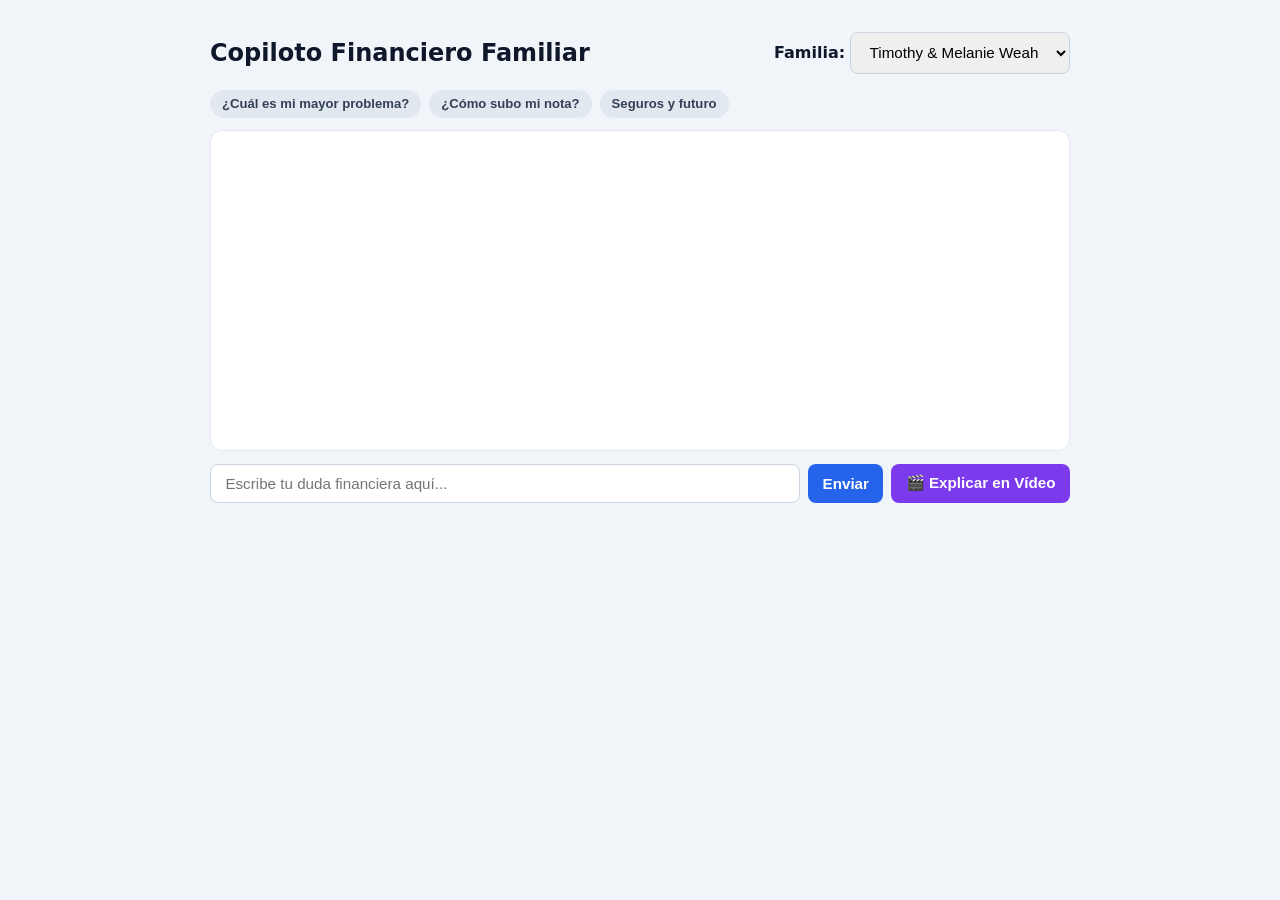
==== index.html @ 562b4556 "Añade copiloto financiero con chat y reproductor de vídeo interactivo" ====
<!DOCTYPE html>
<html lang="es">
<head>
  <meta charset="UTF-8">
  <title>Sherpas — Copiloto Financiero Interactivo</title>
  <style>
    body { font-family: system-ui, -apple-system, sans-serif; max-width: 860px; margin: 2rem auto; padding: 0 1rem; background: #f1f5f9; color: #0f172a; }
    .header { display: flex; justify-content: space-between; align-items: center; margin-bottom: 1rem; flex-wrap: wrap; gap: 1rem; }
    select, input, button { padding: 0.65rem 0.9rem; font-size: 0.95rem; border-radius: 8px; border: 1px solid #cbd5e1; }
    button { background: #2563eb; color: white; border: none; cursor: pointer; font-weight: 600; }
    button:hover { background: #1d4ed8; }
    button:disabled { background: #94a3b8; cursor: not-allowed; }
    .btn-video { background: #7c3aed; }
    .btn-video:hover { background: #6d28d9; }

    /* Reproductor de Vídeo Interactivo */
    #video-box { display: none; background: #0f172a; color: white; border-radius: 14px; padding: 1.5rem; margin-bottom: 1.2rem; box-shadow: 0 10px 25px rgba(0,0,0,0.18); }
    .scene-bars { display: flex; gap: 6px; margin-bottom: 1rem; }
    .scene-bar { flex: 1; height: 6px; background: #334155; border-radius: 4px; cursor: pointer; }
    .scene-bar.active { background: #a855f7; }
    .scene-bar.done { background: #22c55e; }
    .stage { background: #1e293b; border-radius: 10px; padding: 1.4rem; min-height: 200px; display: flex; flex-direction: column; justify-content: space-between; }
    .metric-pill { display: inline-block; background: rgba(168,85,247,0.2); border: 1px solid #a855f7; color: #e9d5ff; padding: 0.3rem 0.75rem; border-radius: 999px; font-size: 0.85rem; font-weight: 600; }
    .metric-big { font-size: 2rem; font-weight: 800; color: #38bdf8; margin: 0.4rem 0; }
    .comp-wrap { margin: 0.8rem 0; }
    .comp-row { display: flex; align-items: center; gap: 10px; margin-bottom: 6px; font-size: 0.85rem; }
    .comp-track { flex: 1; background: #334155; height: 14px; border-radius: 7px; overflow: hidden; }
    .comp-fill-before { height: 100%; background: #f43f5e; transition: width 0.8s ease; }
    .comp-fill-after { height: 100%; background: #10b981; transition: width 0.8s ease; }
    .subtitles { background: rgba(0,0,0,0.55); padding: 0.75rem 1rem; border-radius: 8px; margin-top: 0.9rem; font-size: 0.95rem; line-height: 1.4; color: #f8fafc; text-align: center; }

    /* Caja de duda en tiempo real dentro del vídeo */
    .live-qa { background: #1e293b; border: 1px solid #475569; border-radius: 10px; padding: 0.9rem; margin-top: 0.9rem; }
    .live-qa-row { display: flex; gap: 0.5rem; }
    .live-qa input { flex: 1; background: #0f172a; color: white; border: 1px solid #475569; }
    .live-answer { display: none; background: rgba(56,189,248,0.12); border-left: 4px solid #38bdf8; padding: 0.8rem; border-radius: 6px; margin-top: 0.8rem; font-size: 0.92rem; line-height: 1.45; }

    .video-controls { display: flex; justify-content: space-between; align-items: center; margin-top: 1rem; flex-wrap: wrap; gap: 0.5rem; }
    .video-controls button { background: #334155; font-size: 0.85rem; padding: 0.45rem 0.8rem; }

    /* Chat */
    #chat { background: white; border: 1px solid #e2e8f0; border-radius: 12px; padding: 1.2rem; height: 280px; overflow-y: auto; margin-bottom: 0.8rem; }
    .msg { margin-bottom: 1rem; line-height: 1.55; }
    .user { font-weight: 700; color: #1e40af; }
    .bot { color: #1e293b; white-space: pre-wrap; }
    .loading { color: #64748b; font-style: italic; }
    .chips { display: flex; gap: 0.5rem; flex-wrap: wrap; margin-bottom: 0.8rem; }
    .chip { background: #e2e8f0; color: #334155; font-size: 0.82rem; padding: 0.4rem 0.75rem; border-radius: 999px; border: none; cursor: pointer; }
    .chip:hover { background: #cbd5e1; }
    .row { display: flex; gap: 0.5rem; }
    input { flex: 1; }
  </style>
</head>
<body>
  <div class="header">
    <h2 style="margin:0;">Copiloto Financiero Familiar</h2>
    <div>
      <label for="family"><strong>Familia:</strong> </label>
      <select id="family" onchange="resetAll()">
        <option value="timothy-melanie-weah">Timothy & Melanie Weah</option>
        <option value="michael-carter">Michael Carter</option>
        <option value="daniel-emily-johnson">Daniel & Emily Johnson</option>
        <option value="samantha-lewis">Samantha Lewis</option>
      </select>
    </div>
  </div>

  <!-- REPRODUCTOR DE VÍDEO INTERACTIVO -->
  <div id="video-box">
    <div class="scene-bars" id="scene-bars"></div>
    <div class="stage">
      <div>
        <span class="metric-pill" id="v-label">Escena 1</span>
        <h3 id="v-title" style="margin: 0.5rem 0 0.2rem 0;">Título</h3>
        <div class="metric-big" id="v-metric">$0</div>
      </div>
      <div class="comp-wrap">
        <div class="comp-row">
          <span style="width:65px;">Hoy</span>
          <div class="comp-track"><div class="comp-fill-before" id="v-bar-before" style="width:0%"></div></div>
          <span id="v-val-before">0</span>
        </div>
        <div class="comp-row">
          <span style="width:65px;">Con plan</span>
          <div class="comp-track"><div class="comp-fill-after" id="v-bar-after" style="width:0%"></div></div>
          <span id="v-val-after">0</span>
        </div>
      </div>
      <div style="font-size:0.88rem; color:#fde047;" id="v-tip"></div>
    </div>

    <div class="subtitles" id="v-subs">Subtítulos...</div>

    <!-- PREGUNTA EN TIEMPO REAL SOBRE LA ESCENA -->
    <div class="live-qa">
      <div style="font-size:0.82rem; color:#94a3b8; margin-bottom:0.4rem;">✋ ¿No entiendes algo de esta escena? Interrumpe el vídeo y pregunta:</div>
      <div class="live-qa-row">
        <input id="v-question" placeholder="Ej: ¿Por qué esa cantidad exacta?" onfocus="pauseVideo()" onkeydown="if(event.key==='Enter') askInVideo()" />
        <button onclick="voiceAskInVideo()" style="background:#0284c7;" title="Preguntar hablando">🎤</button>
        <button id="v-ask-btn" onclick="askInVideo()" style="background:#10b981;">Preguntar</button>
      </div>
      <div class="live-answer" id="v-answer-box">
        <div id="v-answer-text"></div>
        <button onclick="resumeAfterAnswer()" style="margin-top:0.6rem; background:#2563eb; font-size:0.82rem; padding:0.4rem 0.8rem;">▶ Entendido, seguir con el vídeo</button>
      </div>
    </div>

    <div class="video-controls">
      <div>
        <button onclick="prevScene()">⏮ Anterior</button>
        <button id="play-pause-btn" onclick="togglePause()">⏸ Pausar</button>
        <button onclick="nextScene()">Siguiente ⏭</button>
      </div>
      <button onclick="closeVideo()" style="background:#ef4444;">✕ Cerrar vídeo</button>
    </div>
  </div>

  <!-- PREGUNTAS RÁPIDAS -->
  <div class="chips">
    <button class="chip" onclick="quickAsk('¿Cuál es mi mayor problema financiero y qué hago primero?')">¿Cuál es mi mayor problema?</button>
    <button class="chip" onclick="quickAsk('¿Cómo subo mi puntuación financiera paso a paso?')">¿Cómo subo mi nota?</button>
    <button class="chip" onclick="quickAsk('¿Estoy protegiendo bien a mi familia y mi jubilación?')">Seguros y futuro</button>
  </div>

  <div id="chat"></div>

  <div class="row">
    <input id="input" placeholder="Escribe tu duda financiera aquí..." onkeydown="if(event.key==='Enter') sendChat()" />
    <button id="btn-chat" onclick="sendChat()">Enviar</button>
    <button id="btn-video" class="btn-video" onclick="startVideo()">🎬 Explicar en Vídeo</button>
  </div>

  <script>
    let history = [];
    let scenes = [];
    let currentScene = 0;
    let currentAudio = null;
    let isPaused = false;

    function resetAll() {
      history = [];
      document.getElementById("chat").innerHTML = "";
      closeVideo();
    }

    function quickAsk(q) {
      document.getElementById("input").value = q;
      startVideo();
    }

    async function sendChat() {
      const input = document.getElementById("input");
      const chat = document.getElementById("chat");
      const case_id = document.getElementById("family").value;
      const text = input.value.trim();
      if (!text) return;

      chat.innerHTML += `<div class="msg user">Tú: ${text}</div>`;
      const loadId = "l-" + Date.now();
      chat.innerHTML += `<div id="${loadId}" class="msg loading">Analizando datos de la familia...</div>`;
      chat.scrollTop = chat.scrollHeight;
      input.value = "";
      setButtonsDisabled(true);

      try {
        const res = await fetch("/api/chat", {
          method: "POST",
          headers: { "Content-Type": "application/json" },
          body: JSON.stringify({ case_id, message: text, history })
        });
        const data = await res.json();
        document.getElementById(loadId).remove();
        chat.innerHTML += `<div class="msg bot">Asesor: ${data.reply}</div>`;
        history.push({ role: "user", content: text }, { role: "assistant", content: data.reply });
      } catch (e) {
        document.getElementById(loadId).remove();
        chat.innerHTML += `<div class="msg bot">⚠️ Error: ${e.message}</div>`;
      } finally {
        setButtonsDisabled(false);
        chat.scrollTop = chat.scrollHeight;
      }
    }

    async function startVideo() {
      const input = document.getElementById("input");
      const chat = document.getElementById("chat");
      const case_id = document.getElementById("family").value;
      const text = input.value.trim() || "¿Cuál es mi mayor problema financiero y qué debería hacer primero?";

      closeVideo();
      const loadId = "lv-" + Date.now();
      chat.innerHTML += `<div id="${loadId}" class="msg loading">🎬 Generando vídeo interactivo...</div>`;
      chat.scrollTop = chat.scrollHeight;
      setButtonsDisabled(true);

      try {
        const res = await fetch("/api/video-explainer", {
          method: "POST",
          headers: { "Content-Type": "application/json" },
          body: JSON.stringify({ case_id, message: text, history })
        });
        const data = await res.json();
        document.getElementById(loadId).remove();

        if (data.error || !data.scenes) {
          chat.innerHTML += `<div class="msg bot">⚠️ No se pudo crear el vídeo: ${data.error || "Respuesta inválida"}</div>`;
          return;
        }

        scenes = data.scenes;
        document.getElementById("video-box").style.display = "block";
        playScene(0);
      } catch (e) {
        document.getElementById(loadId).remove();
        chat.innerHTML += `<div class="msg bot">⚠️ Error de red: ${e.message}</div>`;
      } finally {
        setButtonsDisabled(false);
      }
    }

    function playScene(idx) {
      if (idx < 0 || idx >= scenes.length) return;
      stopAudio();
      document.getElementById("v-answer-box").style.display = "none";
      currentScene = idx;
      isPaused = false;
      document.getElementById("play-pause-btn").textContent = "⏸ Pausar";

      const s = scenes[idx];
      const bars = document.getElementById("scene-bars");
      bars.innerHTML = scenes.map((_, i) =>
        `<div class="scene-bar ${i < idx ? 'done' : i === idx ? 'active' : ''}" onclick="playScene(${i})"></div>`
      ).join("");

      document.getElementById("v-label").textContent = `Escena ${idx + 1} de ${scenes.length} · ${s.metric_label}`;
      document.getElementById("v-title").textContent = s.title;
      document.getElementById("v-metric").textContent = s.metric_value;
      document.getElementById("v-tip").textContent = "💡 " + s.action_tip;
      document.getElementById("v-subs").textContent = s.narration;

      setTimeout(() => {
        document.getElementById("v-bar-before").style.width = Math.min(100, s.bar_before) + "%";
        document.getElementById("v-bar-after").style.width = Math.min(100, s.bar_after) + "%";
        document.getElementById("v-val-before").textContent = s.bar_before;
        document.getElementById("v-val-after").textContent = s.bar_after;
      }, 50);

      speakText(s.narration, s.audio_b64, () => {
        if (!isPaused && currentScene + 1 < scenes.length) playScene(currentScene + 1);
      });
    }

    function speakText(text, audioB64, onEndCallback) {
      stopAudio();
      if (audioB64) {
        currentAudio = new Audio("data:audio/mp3;base64," + audioB64);
        if (onEndCallback) currentAudio.onended = onEndCallback;
        currentAudio.play();
      } else if ("speechSynthesis" in window) {
        const utter = new SpeechSynthesisUtterance(text);
        utter.lang = "es-ES";
        if (onEndCallback) utter.onend = onEndCallback;
        speechSynthesis.speak(utter);
      }
    }

    function pauseVideo() {
      isPaused = true;
      if (currentAudio) currentAudio.pause();
      if ("speechSynthesis" in window) speechSynthesis.pause();
      document.getElementById("play-pause-btn").textContent = "▶ Reanudar";
    }

    function togglePause() {
      if (!isPaused) {
        pauseVideo();
      } else {
        isPaused = false;
        if (currentAudio) currentAudio.play();
        if ("speechSynthesis" in window) speechSynthesis.resume();
        document.getElementById("play-pause-btn").textContent = "⏸ Pausar";
      }
    }

    async function askInVideo() {
      const qInput = document.getElementById("v-question");
      const question = qInput.value.trim();
      if (!question) return;

      pauseVideo();
      stopAudio();
      const s = scenes[currentScene];
      const case_id = document.getElementById("family").value;
      const ansBox = document.getElementById("v-answer-box");
      const ansText = document.getElementById("v-answer-text");

      ansBox.style.display = "block";
      ansText.textContent = "Pensando respuesta sobre esta escena...";
      document.getElementById("v-ask-btn").disabled = true;

      try {
        const res = await fetch("/api/video-ask", {
          method: "POST",
          headers: { "Content-Type": "application/json" },
          body: JSON.stringify({
            case_id,
            question,
            scene_title: s.title,
            scene_metric: s.metric_value,
            scene_narration: s.narration
          })
        });
        const data = await res.json();
        qInput.value = "";
        ansText.innerHTML = `<strong>Asesor:</strong> ${data.answer}`;
        speakText(data.answer, data.audio_b64, null);
      } catch (e) {
        ansText.textContent = "⚠️ Error al responder: " + e.message;
      } finally {
        document.getElementById("v-ask-btn").disabled = false;
      }
    }

    function voiceAskInVideo() {
      const SpeechRec = window.SpeechRecognition || window.webkitSpeechRecognition;
      if (!SpeechRec) {
        alert("Tu navegador no soporta dictado por voz. Escribe tu duda en el cuadro.");
        return;
      }
      pauseVideo();
      stopAudio();
      const rec = new SpeechRec();
      rec.lang = "es-ES";
      document.getElementById("v-question").placeholder = "🎙️ Escuchando tu pregunta...";
      rec.onresult = (e) => {
        document.getElementById("v-question").value = e.results[0][0].transcript;
        document.getElementById("v-question").placeholder = "Ej: ¿Por qué esa cantidad exacta?";
        askInVideo();
      };
      rec.start();
    }

    function resumeAfterAnswer() {
      document.getElementById("v-answer-box").style.display = "none";
      if (currentScene + 1 < scenes.length) {
        playScene(currentScene + 1);
      } else {
        playScene(currentScene);
      }
    }

    function prevScene() { if (currentScene > 0) playScene(currentScene - 1); }
    function nextScene() { if (currentScene + 1 < scenes.length) playScene(currentScene + 1); }

    function stopAudio() {
      if (currentAudio) { currentAudio.pause(); currentAudio = null; }
      if ("speechSynthesis" in window) speechSynthesis.cancel();
    }

    function closeVideo() {
      stopAudio();
      document.getElementById("video-box").style.display = "none";
    }

    function setButtonsDisabled(state) {
      document.getElementById("btn-chat").disabled = state;
      document.getElementById("btn-video").disabled = state;
    }
  </script>
</body>
</html>
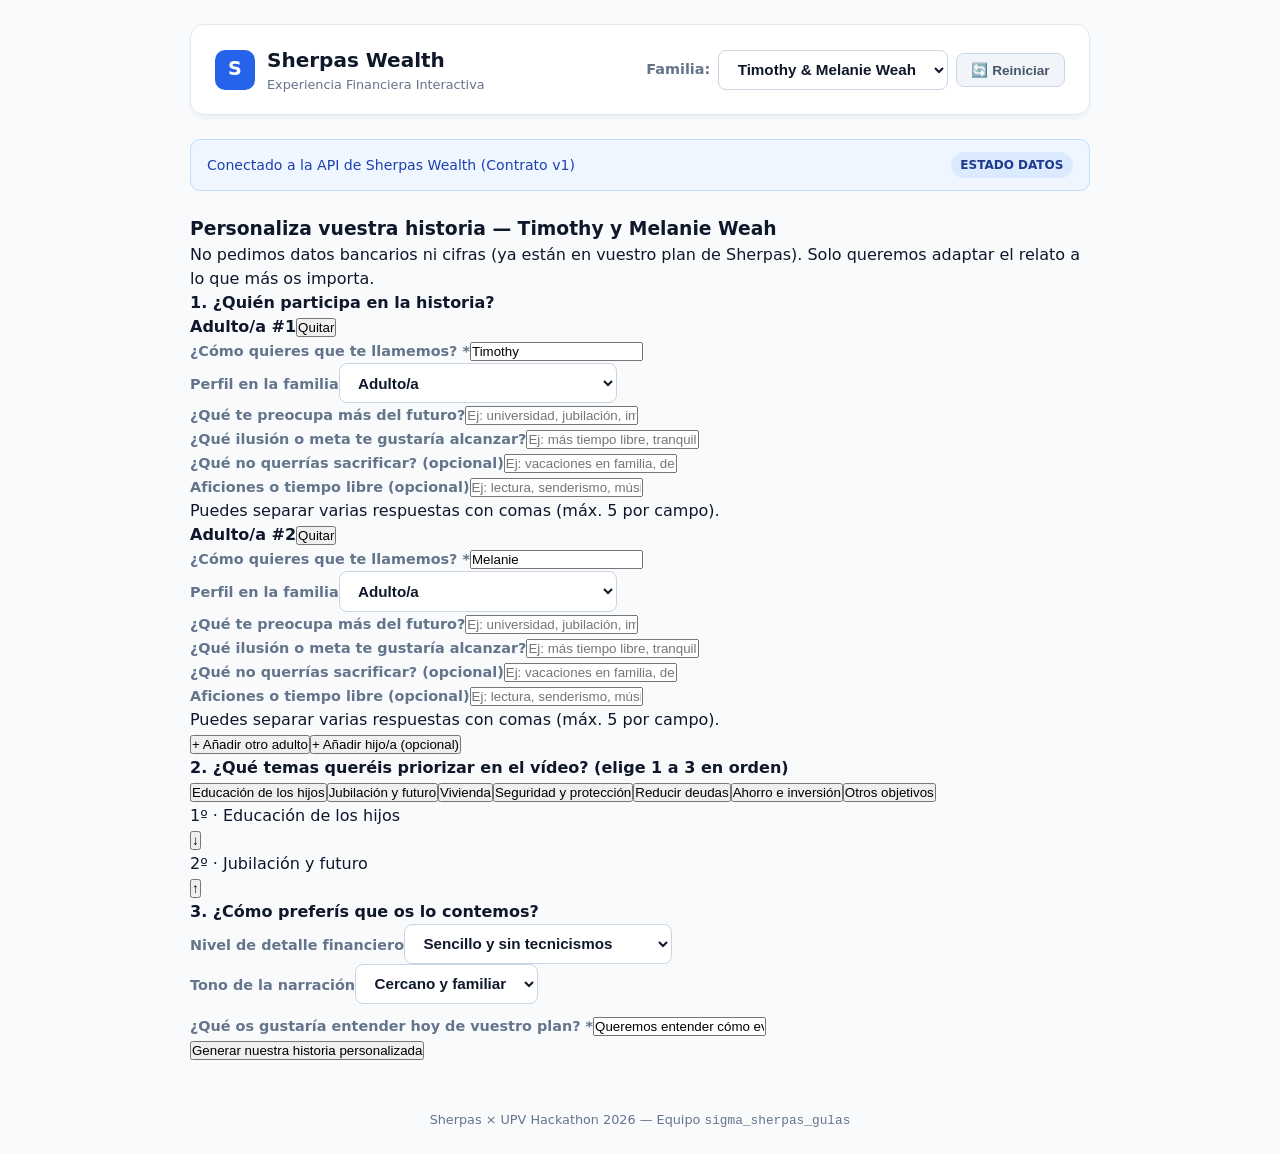
==== commit 1eb217e2: "Refactor index.html for new layout and features" ====
--- a/index.html
+++ b/index.html
@@ -2,370 +2,289 @@
 <html lang="es">
 <head>
   <meta charset="UTF-8">
-  <title>Sherpas — Copiloto Financiero Interactivo</title>
+  <meta name="viewport" content="width=device-width, initial-scale=1.0">
+  <title>Sherpas Wealth — Historias Financieras Interactivas</title>
   <style>
-    body { font-family: system-ui, -apple-system, sans-serif; max-width: 860px; margin: 2rem auto; padding: 0 1rem; background: #f1f5f9; color: #0f172a; }
-    .header { display: flex; justify-content: space-between; align-items: center; margin-bottom: 1rem; flex-wrap: wrap; gap: 1rem; }
-    select, input, button { padding: 0.65rem 0.9rem; font-size: 0.95rem; border-radius: 8px; border: 1px solid #cbd5e1; }
-    button { background: #2563eb; color: white; border: none; cursor: pointer; font-weight: 600; }
-    button:hover { background: #1d4ed8; }
-    button:disabled { background: #94a3b8; cursor: not-allowed; }
-    .btn-video { background: #7c3aed; }
-    .btn-video:hover { background: #6d28d9; }
-
-    /* Reproductor de Vídeo Interactivo */
-    #video-box { display: none; background: #0f172a; color: white; border-radius: 14px; padding: 1.5rem; margin-bottom: 1.2rem; box-shadow: 0 10px 25px rgba(0,0,0,0.18); }
-    .scene-bars { display: flex; gap: 6px; margin-bottom: 1rem; }
-    .scene-bar { flex: 1; height: 6px; background: #334155; border-radius: 4px; cursor: pointer; }
-    .scene-bar.active { background: #a855f7; }
-    .scene-bar.done { background: #22c55e; }
-    .stage { background: #1e293b; border-radius: 10px; padding: 1.4rem; min-height: 200px; display: flex; flex-direction: column; justify-content: space-between; }
-    .metric-pill { display: inline-block; background: rgba(168,85,247,0.2); border: 1px solid #a855f7; color: #e9d5ff; padding: 0.3rem 0.75rem; border-radius: 999px; font-size: 0.85rem; font-weight: 600; }
-    .metric-big { font-size: 2rem; font-weight: 800; color: #38bdf8; margin: 0.4rem 0; }
-    .comp-wrap { margin: 0.8rem 0; }
-    .comp-row { display: flex; align-items: center; gap: 10px; margin-bottom: 6px; font-size: 0.85rem; }
-    .comp-track { flex: 1; background: #334155; height: 14px; border-radius: 7px; overflow: hidden; }
-    .comp-fill-before { height: 100%; background: #f43f5e; transition: width 0.8s ease; }
-    .comp-fill-after { height: 100%; background: #10b981; transition: width 0.8s ease; }
-    .subtitles { background: rgba(0,0,0,0.55); padding: 0.75rem 1rem; border-radius: 8px; margin-top: 0.9rem; font-size: 0.95rem; line-height: 1.4; color: #f8fafc; text-align: center; }
-
-    /* Caja de duda en tiempo real dentro del vídeo */
-    .live-qa { background: #1e293b; border: 1px solid #475569; border-radius: 10px; padding: 0.9rem; margin-top: 0.9rem; }
-    .live-qa-row { display: flex; gap: 0.5rem; }
-    .live-qa input { flex: 1; background: #0f172a; color: white; border: 1px solid #475569; }
-    .live-answer { display: none; background: rgba(56,189,248,0.12); border-left: 4px solid #38bdf8; padding: 0.8rem; border-radius: 6px; margin-top: 0.8rem; font-size: 0.92rem; line-height: 1.45; }
-
-    .video-controls { display: flex; justify-content: space-between; align-items: center; margin-top: 1rem; flex-wrap: wrap; gap: 0.5rem; }
-    .video-controls button { background: #334155; font-size: 0.85rem; padding: 0.45rem 0.8rem; }
-
-    /* Chat */
-    #chat { background: white; border: 1px solid #e2e8f0; border-radius: 12px; padding: 1.2rem; height: 280px; overflow-y: auto; margin-bottom: 0.8rem; }
-    .msg { margin-bottom: 1rem; line-height: 1.55; }
-    .user { font-weight: 700; color: #1e40af; }
-    .bot { color: #1e293b; white-space: pre-wrap; }
-    .loading { color: #64748b; font-style: italic; }
-    .chips { display: flex; gap: 0.5rem; flex-wrap: wrap; margin-bottom: 0.8rem; }
-    .chip { background: #e2e8f0; color: #334155; font-size: 0.82rem; padding: 0.4rem 0.75rem; border-radius: 999px; border: none; cursor: pointer; }
-    .chip:hover { background: #cbd5e1; }
-    .row { display: flex; gap: 0.5rem; }
-    input { flex: 1; }
+    :root {
+      --primary: #2563eb;
+      --primary-hover: #1d4ed8;
+      --bg-slate: #f8fafc;
+      --card-bg: #ffffff;
+      --text-main: #0f172a;
+      --text-muted: #64748b;
+      --border-color: #e2e8f0;
+    }
+
+    * { box-sizing: border-box; margin: 0; padding: 0; }
+
+    body {
+      font-family: system-ui, -apple-system, BlinkMacSystemFont, 'Segoe UI', Roboto, sans-serif;
+      background-color: var(--bg-slate);
+      color: var(--text-main);
+      line-height: 1.5;
+      padding: 1.5rem;
+    }
+
+    .container { max-width: 900px; margin: 0 auto; }
+
+    /* Header */
+    header {
+      display: flex;
+      justify-content: space-between;
+      align-items: center;
+      background: var(--card-bg);
+      padding: 1.25rem 1.5rem;
+      border-radius: 14px;
+      border: 1px solid var(--border-color);
+      box-shadow: 0 4px 6px -1px rgba(0, 0, 0, 0.05);
+      margin-bottom: 1.5rem;
+      flex-wrap: wrap;
+      gap: 1rem;
+    }
+
+    .logo-area { display: flex; align-items: center; gap: 0.75rem; }
+
+    .logo-icon {
+      background: var(--primary);
+      color: white;
+      font-weight: 800;
+      font-size: 1.2rem;
+      width: 40px;
+      height: 40px;
+      border-radius: 10px;
+      display: flex;
+      align-items: center;
+      justify-content: center;
+    }
+
+    .brand-title { font-size: 1.25rem; font-weight: 700; color: var(--text-main); }
+    .brand-subtitle { font-size: 0.8rem; color: var(--text-muted); }
+
+    .selector-group { display: flex; align-items: center; gap: 0.5rem; }
+
+    label { font-size: 0.9rem; font-weight: 600; color: var(--text-muted); }
+
+    select {
+      padding: 0.6rem 0.9rem;
+      font-size: 0.95rem;
+      border-radius: 8px;
+      border: 1px solid #cbd5e1;
+      background-color: #ffffff;
+      color: var(--text-main);
+      font-weight: 600;
+      cursor: pointer;
+    }
+
+    .btn-reset {
+      background: #f1f5f9;
+      color: #475569;
+      border: 1px solid #cbd5e1;
+      padding: 0.5rem 0.9rem;
+      border-radius: 8px;
+      font-weight: 600;
+      cursor: pointer;
+      font-size: 0.85rem;
+    }
+    .btn-reset:hover { background: #e2e8f0; color: #1e293b; }
+
+    /* Indicador de Estado */
+    .status-bar {
+      display: flex;
+      justify-content: space-between;
+      align-items: center;
+      background: #eff6ff;
+      border: 1px solid #bfdbfe;
+      color: #1e40af;
+      padding: 0.75rem 1rem;
+      border-radius: 10px;
+      font-size: 0.88rem;
+      margin-bottom: 1.5rem;
+    }
+
+    .status-badge {
+      background: #dbeafe;
+      color: #1e3a8a;
+      padding: 0.25rem 0.6rem;
+      border-radius: 999px;
+      font-weight: 700;
+      font-size: 0.75rem;
+      text-transform: uppercase;
+    }
+
+    /* Estados de carga y error */
+    .loading-state {
+      background: var(--card-bg);
+      border: 1px solid var(--border-color);
+      border-radius: 14px;
+      padding: 3rem 1.5rem;
+      text-align: center;
+      box-shadow: 0 4px 6px -1px rgba(0, 0, 0, 0.05);
+    }
+
+    .spinner {
+      border: 4px solid #f3f3f3;
+      border-top: 4px solid var(--primary);
+      border-radius: 50%;
+      width: 40px;
+      height: 40px;
+      animation: spin 1s linear infinite;
+      margin: 0 auto 1rem auto;
+    }
+
+    @keyframes spin { 0% { transform: rotate(0deg); } 100% { transform: rotate(360deg); } }
+
+    .error-card {
+      background: #fef2f2;
+      border: 1px solid #fecaca;
+      color: #991b1b;
+      padding: 1.5rem;
+      border-radius: 12px;
+    }
+
+    footer {
+      text-align: center;
+      margin-top: 3rem;
+      font-size: 0.8rem;
+      color: var(--text-muted);
+    }
   </style>
 </head>
 <body>
-  <div class="header">
-    <h2 style="margin:0;">Copiloto Financiero Familiar</h2>
-    <div>
-      <label for="family"><strong>Familia:</strong> </label>
-      <select id="family" onchange="resetAll()">
-        <option value="timothy-melanie-weah">Timothy & Melanie Weah</option>
-        <option value="michael-carter">Michael Carter</option>
-        <option value="daniel-emily-johnson">Daniel & Emily Johnson</option>
-        <option value="samantha-lewis">Samantha Lewis</option>
-      </select>
-    </div>
-  </div>
-
-  <!-- REPRODUCTOR DE VÍDEO INTERACTIVO -->
-  <div id="video-box">
-    <div class="scene-bars" id="scene-bars"></div>
-    <div class="stage">
-      <div>
-        <span class="metric-pill" id="v-label">Escena 1</span>
-        <h3 id="v-title" style="margin: 0.5rem 0 0.2rem 0;">Título</h3>
-        <div class="metric-big" id="v-metric">$0</div>
-      </div>
-      <div class="comp-wrap">
-        <div class="comp-row">
-          <span style="width:65px;">Hoy</span>
-          <div class="comp-track"><div class="comp-fill-before" id="v-bar-before" style="width:0%"></div></div>
-          <span id="v-val-before">0</span>
-        </div>
-        <div class="comp-row">
-          <span style="width:65px;">Con plan</span>
-          <div class="comp-track"><div class="comp-fill-after" id="v-bar-after" style="width:0%"></div></div>
-          <span id="v-val-after">0</span>
+
+  <div class="container">
+    <!-- Header -->
+    <header>
+      <div class="logo-area">
+        <div class="logo-icon">S</div>
+        <div>
+          <div class="brand-title">Sherpas Wealth</div>
+          <div class="brand-subtitle">Experiencia Financiera Interactiva</div>
         </div>
       </div>
-      <div style="font-size:0.88rem; color:#fde047;" id="v-tip"></div>
+      <div class="selector-group">
+        <label for="family-select">Familia:</label>
+        <select id="family-select" onchange="initFlow()">
+          <option value="timothy-melanie-weah">Timothy & Melanie Weah</option>
+          <option value="michael-carter">Michael Carter</option>
+          <option value="daniel-emily-johnson">Daniel & Emily Johnson</option>
+          <option value="samantha-lewis">Samantha Lewis</option>
+        </select>
+        <button class="btn-reset" onclick="initFlow()">🔄 Reiniciar</button>
+      </div>
+    </header>
+
+    <!-- Indicador de Estado -->
+    <div class="status-bar">
+      <span>Conectado a la API de Sherpas Wealth (Contrato v1)</span>
+      <span class="status-badge" id="data-status-badge">Estado Datos</span>
     </div>
 
-    <div class="subtitles" id="v-subs">Subtítulos...</div>
-
-    <!-- PREGUNTA EN TIEMPO REAL SOBRE LA ESCENA -->
-    <div class="live-qa">
-      <div style="font-size:0.82rem; color:#94a3b8; margin-bottom:0.4rem;">✋ ¿No entiendes algo de esta escena? Interrumpe el vídeo y pregunta:</div>
-      <div class="live-qa-row">
-        <input id="v-question" placeholder="Ej: ¿Por qué esa cantidad exacta?" onfocus="pauseVideo()" onkeydown="if(event.key==='Enter') askInVideo()" />
-        <button onclick="voiceAskInVideo()" style="background:#0284c7;" title="Preguntar hablando">🎤</button>
-        <button id="v-ask-btn" onclick="askInVideo()" style="background:#10b981;">Preguntar</button>
-      </div>
-      <div class="live-answer" id="v-answer-box">
-        <div id="v-answer-text"></div>
-        <button onclick="resumeAfterAnswer()" style="margin-top:0.6rem; background:#2563eb; font-size:0.82rem; padding:0.4rem 0.8rem;">▶ Entendido, seguir con el vídeo</button>
-      </div>
-    </div>
-
-    <div class="video-controls">
-      <div>
-        <button onclick="prevScene()">⏮ Anterior</button>
-        <button id="play-pause-btn" onclick="togglePause()">⏸ Pausar</button>
-        <button onclick="nextScene()">Siguiente ⏭</button>
-      </div>
-      <button onclick="closeVideo()" style="background:#ef4444;">✕ Cerrar vídeo</button>
-    </div>
+    <!-- Contenedor Cuestionario (Frente A) -->
+    <div id="questionnaire-root"></div>
+
+    <!-- Contenedor Reproductor (Frente C) -->
+    <div id="video-root"></div>
   </div>
 
-  <!-- PREGUNTAS RÁPIDAS -->
-  <div class="chips">
-    <button class="chip" onclick="quickAsk('¿Cuál es mi mayor problema financiero y qué hago primero?')">¿Cuál es mi mayor problema?</button>
-    <button class="chip" onclick="quickAsk('¿Cómo subo mi puntuación financiera paso a paso?')">¿Cómo subo mi nota?</button>
-    <button class="chip" onclick="quickAsk('¿Estoy protegiendo bien a mi familia y mi jubilación?')">Seguros y futuro</button>
-  </div>
-
-  <div id="chat"></div>
-
-  <div class="row">
-    <input id="input" placeholder="Escribe tu duda financiera aquí..." onkeydown="if(event.key==='Enter') sendChat()" />
-    <button id="btn-chat" onclick="sendChat()">Enviar</button>
-    <button id="btn-video" class="btn-video" onclick="startVideo()">🎬 Explicar en Vídeo</button>
-  </div>
+  <footer>
+    Sherpas × UPV Hackathon 2026 — Equipo <code>sigma_sherpas_gulas</code>
+  </footer>
+
+  <!-- Módulos JavaScript independientes -->
+  <script src="/static/questionnaire.js"></script>
+  <script src="/static/video.js"></script>
 
   <script>
-    let history = [];
-    let scenes = [];
-    let currentScene = 0;
-    let currentAudio = null;
-    let isPaused = false;
-
-    function resetAll() {
-      history = [];
-      document.getElementById("chat").innerHTML = "";
-      closeVideo();
-    }
-
-    function quickAsk(q) {
-      document.getElementById("input").value = q;
-      startVideo();
-    }
-
-    async function sendChat() {
-      const input = document.getElementById("input");
-      const chat = document.getElementById("chat");
-      const case_id = document.getElementById("family").value;
-      const text = input.value.trim();
-      if (!text) return;
-
-      chat.innerHTML += `<div class="msg user">Tú: ${text}</div>`;
-      const loadId = "l-" + Date.now();
-      chat.innerHTML += `<div id="${loadId}" class="msg loading">Analizando datos de la familia...</div>`;
-      chat.scrollTop = chat.scrollHeight;
-      input.value = "";
-      setButtonsDisabled(true);
-
-      try {
-        const res = await fetch("/api/chat", {
-          method: "POST",
-          headers: { "Content-Type": "application/json" },
-          body: JSON.stringify({ case_id, message: text, history })
-        });
-        const data = await res.json();
-        document.getElementById(loadId).remove();
-        chat.innerHTML += `<div class="msg bot">Asesor: ${data.reply}</div>`;
-        history.push({ role: "user", content: text }, { role: "assistant", content: data.reply });
-      } catch (e) {
-        document.getElementById(loadId).remove();
-        chat.innerHTML += `<div class="msg bot">⚠️ Error: ${e.message}</div>`;
-      } finally {
-        setButtonsDisabled(false);
-        chat.scrollTop = chat.scrollHeight;
-      }
-    }
-
-    async function startVideo() {
-      const input = document.getElementById("input");
-      const chat = document.getElementById("chat");
-      const case_id = document.getElementById("family").value;
-      const text = input.value.trim() || "¿Cuál es mi mayor problema financiero y qué debería hacer primero?";
-
-      closeVideo();
-      const loadId = "lv-" + Date.now();
-      chat.innerHTML += `<div id="${loadId}" class="msg loading">🎬 Generando vídeo interactivo...</div>`;
-      chat.scrollTop = chat.scrollHeight;
-      setButtonsDisabled(true);
-
-      try {
-        const res = await fetch("/api/video-explainer", {
-          method: "POST",
-          headers: { "Content-Type": "application/json" },
-          body: JSON.stringify({ case_id, message: text, history })
-        });
-        const data = await res.json();
-        document.getElementById(loadId).remove();
-
-        if (data.error || !data.scenes) {
-          chat.innerHTML += `<div class="msg bot">⚠️ No se pudo crear el vídeo: ${data.error || "Respuesta inválida"}</div>`;
-          return;
-        }
-
-        scenes = data.scenes;
-        document.getElementById("video-box").style.display = "block";
-        playScene(0);
-      } catch (e) {
-        document.getElementById(loadId).remove();
-        chat.innerHTML += `<div class="msg bot">⚠️ Error de red: ${e.message}</div>`;
-      } finally {
-        setButtonsDisabled(false);
-      }
-    }
-
-    function playScene(idx) {
-      if (idx < 0 || idx >= scenes.length) return;
-      stopAudio();
-      document.getElementById("v-answer-box").style.display = "none";
-      currentScene = idx;
-      isPaused = false;
-      document.getElementById("play-pause-btn").textContent = "⏸ Pausar";
-
-      const s = scenes[idx];
-      const bars = document.getElementById("scene-bars");
-      bars.innerHTML = scenes.map((_, i) =>
-        `<div class="scene-bar ${i < idx ? 'done' : i === idx ? 'active' : ''}" onclick="playScene(${i})"></div>`
-      ).join("");
-
-      document.getElementById("v-label").textContent = `Escena ${idx + 1} de ${scenes.length} · ${s.metric_label}`;
-      document.getElementById("v-title").textContent = s.title;
-      document.getElementById("v-metric").textContent = s.metric_value;
-      document.getElementById("v-tip").textContent = "💡 " + s.action_tip;
-      document.getElementById("v-subs").textContent = s.narration;
-
-      setTimeout(() => {
-        document.getElementById("v-bar-before").style.width = Math.min(100, s.bar_before) + "%";
-        document.getElementById("v-bar-after").style.width = Math.min(100, s.bar_after) + "%";
-        document.getElementById("v-val-before").textContent = s.bar_before;
-        document.getElementById("v-val-after").textContent = s.bar_after;
-      }, 50);
-
-      speakText(s.narration, s.audio_b64, () => {
-        if (!isPaused && currentScene + 1 < scenes.length) playScene(currentScene + 1);
-      });
-    }
-
-    function speakText(text, audioB64, onEndCallback) {
-      stopAudio();
-      if (audioB64) {
-        currentAudio = new Audio("data:audio/mp3;base64," + audioB64);
-        if (onEndCallback) currentAudio.onended = onEndCallback;
-        currentAudio.play();
-      } else if ("speechSynthesis" in window) {
-        const utter = new SpeechSynthesisUtterance(text);
-        utter.lang = "es-ES";
-        if (onEndCallback) utter.onend = onEndCallback;
-        speechSynthesis.speak(utter);
-      }
-    }
-
-    function pauseVideo() {
-      isPaused = true;
-      if (currentAudio) currentAudio.pause();
-      if ("speechSynthesis" in window) speechSynthesis.pause();
-      document.getElementById("play-pause-btn").textContent = "▶ Reanudar";
-    }
-
-    function togglePause() {
-      if (!isPaused) {
-        pauseVideo();
-      } else {
-        isPaused = false;
-        if (currentAudio) currentAudio.play();
-        if ("speechSynthesis" in window) speechSynthesis.resume();
-        document.getElementById("play-pause-btn").textContent = "⏸ Pausar";
-      }
-    }
-
-    async function askInVideo() {
-      const qInput = document.getElementById("v-question");
-      const question = qInput.value.trim();
-      if (!question) return;
-
-      pauseVideo();
-      stopAudio();
-      const s = scenes[currentScene];
-      const case_id = document.getElementById("family").value;
-      const ansBox = document.getElementById("v-answer-box");
-      const ansText = document.getElementById("v-answer-text");
-
-      ansBox.style.display = "block";
-      ansText.textContent = "Pensando respuesta sobre esta escena...";
-      document.getElementById("v-ask-btn").disabled = true;
-
-      try {
-        const res = await fetch("/api/video-ask", {
-          method: "POST",
-          headers: { "Content-Type": "application/json" },
-          body: JSON.stringify({
-            case_id,
-            question,
-            scene_title: s.title,
-            scene_metric: s.metric_value,
-            scene_narration: s.narration
-          })
-        });
-        const data = await res.json();
-        qInput.value = "";
-        ansText.innerHTML = `<strong>Asesor:</strong> ${data.answer}`;
-        speakText(data.answer, data.audio_b64, null);
-      } catch (e) {
-        ansText.textContent = "⚠️ Error al responder: " + e.message;
-      } finally {
-        document.getElementById("v-ask-btn").disabled = false;
-      }
-    }
-
-    function voiceAskInVideo() {
-      const SpeechRec = window.SpeechRecognition || window.webkitSpeechRecognition;
-      if (!SpeechRec) {
-        alert("Tu navegador no soporta dictado por voz. Escribe tu duda en el cuadro.");
+    function initFlow() {
+      const caseId = document.getElementById("family-select").value;
+      const qRoot = document.getElementById("questionnaire-root");
+      const vRoot = document.getElementById("video-root");
+
+      qRoot.style.display = "block";
+      qRoot.innerHTML = "";
+      vRoot.innerHTML = "";
+
+      if (typeof window.SherpasQuestionnaire === "undefined") {
+        qRoot.innerHTML = `
+          <div class="error-card">
+            <strong>⚠️ Módulo static/questionnaire.js no encontrado.</strong><br>
+            Asegúrate de haber creado el archivo <code>static/questionnaire.js</code>.
+          </div>`;
         return;
       }
-      pauseVideo();
-      stopAudio();
-      const rec = new SpeechRec();
-      rec.lang = "es-ES";
-      document.getElementById("v-question").placeholder = "🎙️ Escuchando tu pregunta...";
-      rec.onresult = (e) => {
-        document.getElementById("v-question").value = e.results[0][0].transcript;
-        document.getElementById("v-question").placeholder = "Ej: ¿Por qué esa cantidad exacta?";
-        askInVideo();
-      };
-      rec.start();
-    }
-
-    function resumeAfterAnswer() {
-      document.getElementById("v-answer-box").style.display = "none";
-      if (currentScene + 1 < scenes.length) {
-        playScene(currentScene + 1);
-      } else {
-        playScene(currentScene);
-      }
-    }
-
-    function prevScene() { if (currentScene > 0) playScene(currentScene - 1); }
-    function nextScene() { if (currentScene + 1 < scenes.length) playScene(currentScene + 1); }
-
-    function stopAudio() {
-      if (currentAudio) { currentAudio.pause(); currentAudio = null; }
-      if ("speechSynthesis" in window) speechSynthesis.cancel();
-    }
-
-    function closeVideo() {
-      stopAudio();
-      document.getElementById("video-box").style.display = "none";
-    }
-
-    function setButtonsDisabled(state) {
-      document.getElementById("btn-chat").disabled = state;
-      document.getElementById("btn-video").disabled = state;
-    }
+
+      // 1. Montar Cuestionario (Frente A)
+      window.SherpasQuestionnaire.mount({
+        container: qRoot,
+        caseId: caseId,
+        onSubmit: async function (questionnaireRequestJson) {
+          qRoot.style.display = "none";
+          vRoot.innerHTML = `
+            <div class="loading-state">
+              <div class="spinner"></div>
+              <h3>Generando vuestra historia financiera personalizada...</h3>
+              <p style="color: #64748b; font-size: 0.9rem; margin-top: 0.5rem;">
+                Analizando el plan de Sherpas e integrando vuestras prioridades emocionales.
+              </p>
+            </div>`;
+
+          try {
+            // 2. Enviar datos al Backend (Frente B)
+            const response = await fetch("/api/story", {
+              method: "POST",
+              headers: { "Content-Type": "application/json" },
+              body: JSON.stringify(questionnaireRequestJson)
+            });
+
+            if (!response.ok) {
+              const errData = await response.json();
+              throw new Error(errData.detail || `Error HTTP ${response.status}`);
+            }
+
+            const storyResponseJson = await response.json();
+
+            // Actualizar badge con el origen de los datos (mcp / local_case)
+            const badge = document.getElementById("data-status-badge");
+            if (badge) badge.textContent = storyResponseJson.data_status || "OK";
+
+            vRoot.innerHTML = "";
+
+            if (typeof window.SherpasVideo === "undefined") {
+              vRoot.innerHTML = `
+                <div class="error-card">
+                  <strong>⚠️ Módulo static/video.js no encontrado.</strong><br>
+                  Falta el archivo <code>static/video.js</code> para renderizar la secuencia de escenas.
+                </div>`;
+              return;
+            }
+
+            // 3. Montar Reproductor de Vídeo (Frente C)
+            window.SherpasVideo.mount({
+              container: vRoot,
+              story: storyResponseJson,
+              onAsk: async function (videoQuestionRequestJson) {
+                const askRes = await fetch("/api/video-ask", {
+                  method: "POST",
+                  headers: { "Content-Type": "application/json" },
+                  body: JSON.stringify(videoQuestionRequestJson)
+                });
+                return await askRes.json();
+              }
+            });
+
+          } catch (err) {
+            vRoot.innerHTML = `
+              <div class="error-card">
+                <h3>⚠️ Error al conectar con el servidor</h3>
+                <p>${err.message}</p>
+                <button class="btn-reset" onclick="initFlow()" style="margin-top: 1rem;">Intentar de nuevo</button>
+              </div>`;
+          }
+        }
+      });
+    }
+
+    document.addEventListener("DOMContentLoaded", initFlow);
   </script>
 </body>
-</html>+</html>
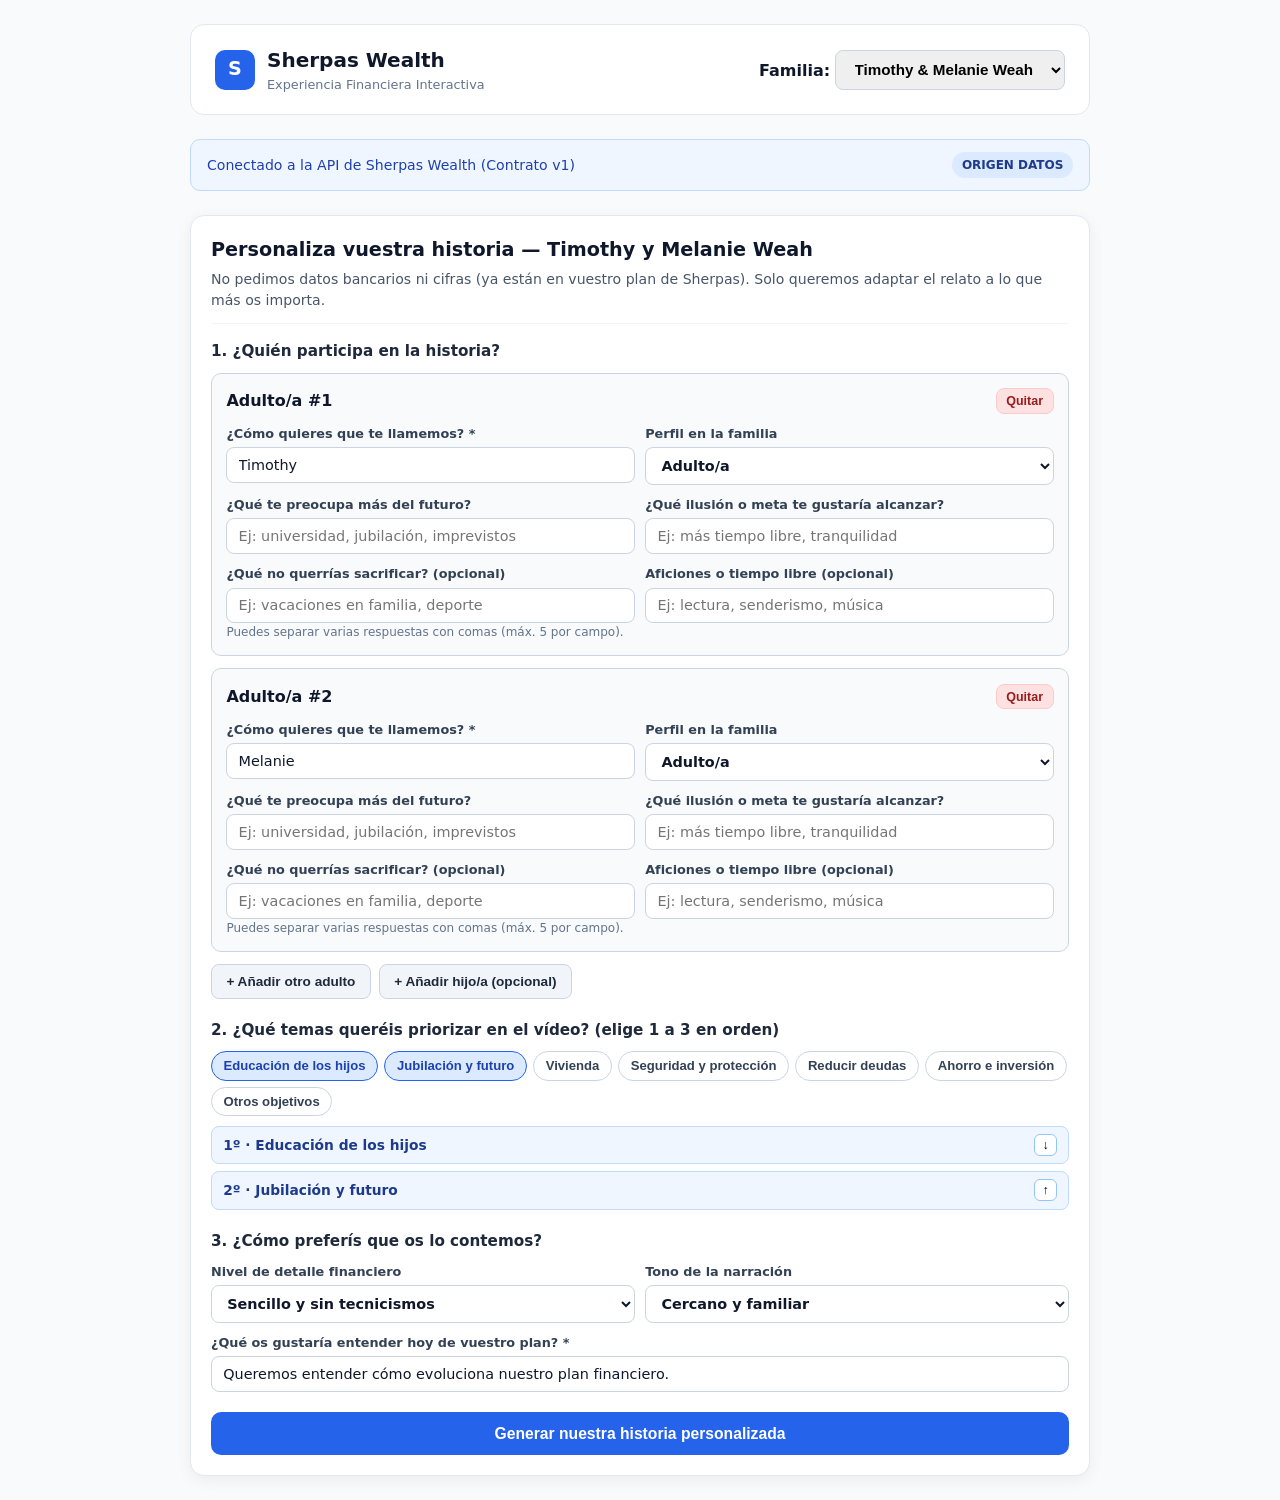
==== commit 16ebcf93: "Refactor HTML structure and update styles" ====
--- a/index.html
+++ b/index.html
@@ -4,14 +4,16 @@
   <meta charset="UTF-8">
   <meta name="viewport" content="width=device-width, initial-scale=1.0">
   <title>Sherpas Wealth — Historias Financieras Interactivas</title>
+  
+  <!-- CSS del Cuestionario de Persona A -->
+  <link rel="stylesheet" href="/static/questionnaire.css">
+
   <style>
     :root {
       --primary: #2563eb;
-      --primary-hover: #1d4ed8;
       --bg-slate: #f8fafc;
       --card-bg: #ffffff;
       --text-main: #0f172a;
-      --text-muted: #64748b;
       --border-color: #e2e8f0;
     }
 
@@ -27,7 +29,6 @@
 
     .container { max-width: 900px; margin: 0 auto; }
 
-    /* Header */
     header {
       display: flex;
       justify-content: space-between;
@@ -36,14 +37,12 @@
       padding: 1.25rem 1.5rem;
       border-radius: 14px;
       border: 1px solid var(--border-color);
-      box-shadow: 0 4px 6px -1px rgba(0, 0, 0, 0.05);
       margin-bottom: 1.5rem;
       flex-wrap: wrap;
       gap: 1rem;
     }
 
     .logo-area { display: flex; align-items: center; gap: 0.75rem; }
-
     .logo-icon {
       background: var(--primary);
       color: white;
@@ -57,37 +56,18 @@
       justify-content: center;
     }
 
-    .brand-title { font-size: 1.25rem; font-weight: 700; color: var(--text-main); }
-    .brand-subtitle { font-size: 0.8rem; color: var(--text-muted); }
-
-    .selector-group { display: flex; align-items: center; gap: 0.5rem; }
-
-    label { font-size: 0.9rem; font-weight: 600; color: var(--text-muted); }
+    .brand-title { font-size: 1.25rem; font-weight: 700; }
+    .brand-subtitle { font-size: 0.8rem; color: #64748b; }
 
     select {
       padding: 0.6rem 0.9rem;
       font-size: 0.95rem;
       border-radius: 8px;
       border: 1px solid #cbd5e1;
-      background-color: #ffffff;
-      color: var(--text-main);
       font-weight: 600;
       cursor: pointer;
     }
 
-    .btn-reset {
-      background: #f1f5f9;
-      color: #475569;
-      border: 1px solid #cbd5e1;
-      padding: 0.5rem 0.9rem;
-      border-radius: 8px;
-      font-weight: 600;
-      cursor: pointer;
-      font-size: 0.85rem;
-    }
-    .btn-reset:hover { background: #e2e8f0; color: #1e293b; }
-
-    /* Indicador de Estado */
     .status-bar {
       display: flex;
       justify-content: space-between;
@@ -111,14 +91,12 @@
       text-transform: uppercase;
     }
 
-    /* Estados de carga y error */
     .loading-state {
       background: var(--card-bg);
       border: 1px solid var(--border-color);
       border-radius: 14px;
       padding: 3rem 1.5rem;
       text-align: center;
-      box-shadow: 0 4px 6px -1px rgba(0, 0, 0, 0.05);
     }
 
     .spinner {
@@ -140,19 +118,11 @@
       padding: 1.5rem;
       border-radius: 12px;
     }
-
-    footer {
-      text-align: center;
-      margin-top: 3rem;
-      font-size: 0.8rem;
-      color: var(--text-muted);
-    }
   </style>
 </head>
 <body>
 
   <div class="container">
-    <!-- Header -->
     <header>
       <div class="logo-area">
         <div class="logo-icon">S</div>
@@ -161,75 +131,66 @@
           <div class="brand-subtitle">Experiencia Financiera Interactiva</div>
         </div>
       </div>
-      <div class="selector-group">
-        <label for="family-select">Familia:</label>
+      <div>
+        <label for="family-select"><strong>Familia:</strong> </label>
         <select id="family-select" onchange="initFlow()">
           <option value="timothy-melanie-weah">Timothy & Melanie Weah</option>
           <option value="michael-carter">Michael Carter</option>
           <option value="daniel-emily-johnson">Daniel & Emily Johnson</option>
           <option value="samantha-lewis">Samantha Lewis</option>
         </select>
-        <button class="btn-reset" onclick="initFlow()">🔄 Reiniciar</button>
       </div>
     </header>
 
-    <!-- Indicador de Estado -->
     <div class="status-bar">
       <span>Conectado a la API de Sherpas Wealth (Contrato v1)</span>
-      <span class="status-badge" id="data-status-badge">Estado Datos</span>
+      <span class="status-badge" id="data-status-badge">Origen Datos</span>
     </div>
 
-    <!-- Contenedor Cuestionario (Frente A) -->
-    <div id="questionnaire-root"></div>
-
-    <!-- Contenedor Reproductor (Frente C) -->
+    <!-- ID exacto exigido por el componente de Julián -->
+    <div id="questionnaire-container"></div>
+
+    <!-- Contenedor del Reproductor Interactivo -->
     <div id="video-root"></div>
   </div>
 
-  <footer>
-    Sherpas × UPV Hackathon 2026 — Equipo <code>sigma_sherpas_gulas</code>
-  </footer>
-
-  <!-- Módulos JavaScript independientes -->
+  <!-- Scripts de los módulos -->
   <script src="/static/questionnaire.js"></script>
   <script src="/static/video.js"></script>
 
   <script>
     function initFlow() {
-      const caseId = document.getElementById("family-select").value;
-      const qRoot = document.getElementById("questionnaire-root");
+      const selectedCaseId = document.getElementById("family-select").value;
+      const qContainer = document.getElementById("questionnaire-container");
       const vRoot = document.getElementById("video-root");
 
-      qRoot.style.display = "block";
-      qRoot.innerHTML = "";
+      qContainer.style.display = "block";
+      qContainer.innerHTML = "";
       vRoot.innerHTML = "";
 
       if (typeof window.SherpasQuestionnaire === "undefined") {
-        qRoot.innerHTML = `
-          <div class="error-card">
-            <strong>⚠️ Módulo static/questionnaire.js no encontrado.</strong><br>
-            Asegúrate de haber creado el archivo <code>static/questionnaire.js</code>.
-          </div>`;
+        qContainer.innerHTML = `<div class="error-card">⚠️ No se encuentra static/questionnaire.js</div>`;
         return;
       }
 
-      // 1. Montar Cuestionario (Frente A)
+      // Integración exacta según el snippet de Julián
       window.SherpasQuestionnaire.mount({
-        container: qRoot,
-        caseId: caseId,
+        container: qContainer,
+        caseId: selectedCaseId,
         onSubmit: async function (questionnaireRequestJson) {
-          qRoot.style.display = "none";
+          // Ocultar cuestionario y mostrar pantalla de carga
+          qContainer.style.display = "none";
           vRoot.innerHTML = `
             <div class="loading-state">
               <div class="spinner"></div>
               <h3>Generando vuestra historia financiera personalizada...</h3>
               <p style="color: #64748b; font-size: 0.9rem; margin-top: 0.5rem;">
-                Analizando el plan de Sherpas e integrando vuestras prioridades emocionales.
+                Analizando el plan de Sherpas e integrando vuestras prioridades.
               </p>
             </div>`;
 
           try {
-            // 2. Enviar datos al Backend (Frente B)
+            // Envío al Backend FastAPI (Frente B)
             const response = await fetch("/api/story", {
               method: "POST",
               headers: { "Content-Type": "application/json" },
@@ -241,27 +202,23 @@
               throw new Error(errData.detail || `Error HTTP ${response.status}`);
             }
 
-            const storyResponseJson = await response.json();
-
-            // Actualizar badge con el origen de los datos (mcp / local_case)
+            const storyData = await response.json();
+
+            // Actualizar el estado de la fuente (mcp / local_case)
             const badge = document.getElementById("data-status-badge");
-            if (badge) badge.textContent = storyResponseJson.data_status || "OK";
+            if (badge) badge.textContent = storyData.data_status || "OK";
 
             vRoot.innerHTML = "";
 
             if (typeof window.SherpasVideo === "undefined") {
-              vRoot.innerHTML = `
-                <div class="error-card">
-                  <strong>⚠️ Módulo static/video.js no encontrado.</strong><br>
-                  Falta el archivo <code>static/video.js</code> para renderizar la secuencia de escenas.
-                </div>`;
+              vRoot.innerHTML = `<div class="error-card">⚠️ No se encuentra static/video.js</div>`;
               return;
             }
 
-            // 3. Montar Reproductor de Vídeo (Frente C)
+            // Renderizar el vídeo (Frente C)
             window.SherpasVideo.mount({
               container: vRoot,
-              story: storyResponseJson,
+              story: storyData,
               onAsk: async function (videoQuestionRequestJson) {
                 const askRes = await fetch("/api/video-ask", {
                   method: "POST",
@@ -275,9 +232,8 @@
           } catch (err) {
             vRoot.innerHTML = `
               <div class="error-card">
-                <h3>⚠️ Error al conectar con el servidor</h3>
+                <h3>⚠️ Error al generar la historia</h3>
                 <p>${err.message}</p>
-                <button class="btn-reset" onclick="initFlow()" style="margin-top: 1rem;">Intentar de nuevo</button>
               </div>`;
           }
         }
--- a/static/questionnaire.css
+++ b/static/questionnaire.css
@@ -0,0 +1,228 @@
+.sq-card {
+  background: #ffffff;
+  border: 1px solid #e2e8f0;
+  border-radius: 14px;
+  padding: 1.25rem;
+  box-shadow: 0 4px 16px rgba(15, 23, 42, 0.06);
+  color: #0f172a;
+  font-family: system-ui, -apple-system, sans-serif;
+}
+
+.sq-header {
+  margin-bottom: 1rem;
+  border-bottom: 1px solid #f1f5f9;
+  padding-bottom: 0.75rem;
+}
+
+.sq-title {
+  margin: 0 0 0.25rem 0;
+  font-size: 1.2rem;
+  color: #0f172a;
+}
+
+.sq-subtitle {
+  margin: 0;
+  font-size: 0.88rem;
+  color: #475569;
+}
+
+.sq-section {
+  margin-bottom: 1.25rem;
+}
+
+.sq-section-title {
+  font-size: 0.95rem;
+  font-weight: 700;
+  margin: 0 0 0.6rem 0;
+  color: #1e293b;
+}
+
+.sq-member-card {
+  background: #f8fafc;
+  border: 1px solid #cbd5e1;
+  border-radius: 10px;
+  padding: 0.9rem;
+  margin-bottom: 0.75rem;
+}
+
+.sq-member-top {
+  display: flex;
+  justify-content: space-between;
+  align-items: center;
+  gap: 0.5rem;
+  margin-bottom: 0.65rem;
+  flex-wrap: wrap;
+}
+
+.sq-grid {
+  display: grid;
+  grid-template-columns: 1fr 1fr;
+  gap: 0.65rem;
+}
+
+@media (max-width: 640px) {
+  .sq-grid {
+    grid-template-columns: 1fr;
+  }
+}
+
+.sq-field {
+  display: flex;
+  flex-direction: column;
+  gap: 0.25rem;
+}
+
+.sq-field label {
+  font-size: 0.8rem;
+  font-weight: 600;
+  color: #334155;
+}
+
+.sq-input,
+.sq-select,
+.sq-textarea {
+  padding: 0.55rem 0.7rem;
+  border: 1px solid #cbd5e1;
+  border-radius: 8px;
+  font-size: 0.9rem;
+  font-family: inherit;
+  background: #ffffff;
+  color: #0f172a;
+}
+
+.sq-input:focus,
+.sq-select:focus,
+.sq-textarea:focus {
+  outline: none;
+  border-color: #2563eb;
+  box-shadow: 0 0 0 2px rgba(37, 99, 235, 0.15);
+}
+
+.sq-hint {
+  font-size: 0.75rem;
+  color: #64748b;
+}
+
+.sq-btn-row {
+  display: flex;
+  gap: 0.5rem;
+  flex-wrap: wrap;
+  margin-top: 0.5rem;
+}
+
+.sq-btn {
+  padding: 0.55rem 0.9rem;
+  border-radius: 8px;
+  border: 1px solid #cbd5e1;
+  background: #f1f5f9;
+  color: #1e293b;
+  font-size: 0.85rem;
+  font-weight: 600;
+  cursor: pointer;
+}
+
+.sq-btn:hover {
+  background: #e2e8f0;
+}
+
+.sq-btn-danger {
+  background: #fee2e2;
+  border-color: #fecaca;
+  color: #991b1b;
+  padding: 0.3rem 0.6rem;
+  font-size: 0.78rem;
+}
+
+.sq-btn-primary {
+  width: 100%;
+  padding: 0.8rem 1rem;
+  background: #2563eb;
+  color: #ffffff;
+  border: none;
+  border-radius: 10px;
+  font-size: 0.98rem;
+  font-weight: 700;
+  cursor: pointer;
+}
+
+.sq-btn-primary:hover {
+  background: #1d4ed8;
+}
+
+.sq-btn-primary:disabled {
+  background: #94a3b8;
+  cursor: not-allowed;
+}
+
+.sq-priorities-wrap {
+  display: flex;
+  flex-direction: column;
+  gap: 0.6rem;
+}
+
+.sq-priority-chips {
+  display: flex;
+  flex-wrap: wrap;
+  gap: 0.4rem;
+}
+
+.sq-chip {
+  padding: 0.38rem 0.72rem;
+  border-radius: 999px;
+  border: 1px solid #cbd5e1;
+  background: #ffffff;
+  color: #334155;
+  font-size: 0.82rem;
+  font-weight: 600;
+  cursor: pointer;
+}
+
+.sq-chip.selected {
+  background: #dbeafe;
+  border-color: #2563eb;
+  color: #1e40af;
+}
+
+.sq-ordered-list {
+  display: flex;
+  flex-direction: column;
+  gap: 0.4rem;
+}
+
+.sq-ordered-item {
+  display: flex;
+  align-items: center;
+  justify-content: space-between;
+  background: #eff6ff;
+  border: 1px solid #bfdbfe;
+  border-radius: 8px;
+  padding: 0.45rem 0.7rem;
+  font-size: 0.86rem;
+  font-weight: 600;
+  color: #1e3a8a;
+}
+
+.sq-order-actions {
+  display: flex;
+  gap: 0.3rem;
+}
+
+.sq-order-btn {
+  background: #ffffff;
+  border: 1px solid #93c5fd;
+  border-radius: 6px;
+  padding: 0.2rem 0.45rem;
+  font-size: 0.78rem;
+  cursor: pointer;
+}
+
+.sq-error {
+  background: #fef2f2;
+  border: 1px solid #fecaca;
+  color: #b91c1c;
+  padding: 0.65rem 0.85rem;
+  border-radius: 8px;
+  font-size: 0.85rem;
+  margin-bottom: 0.85rem;
+  display: none;
+}
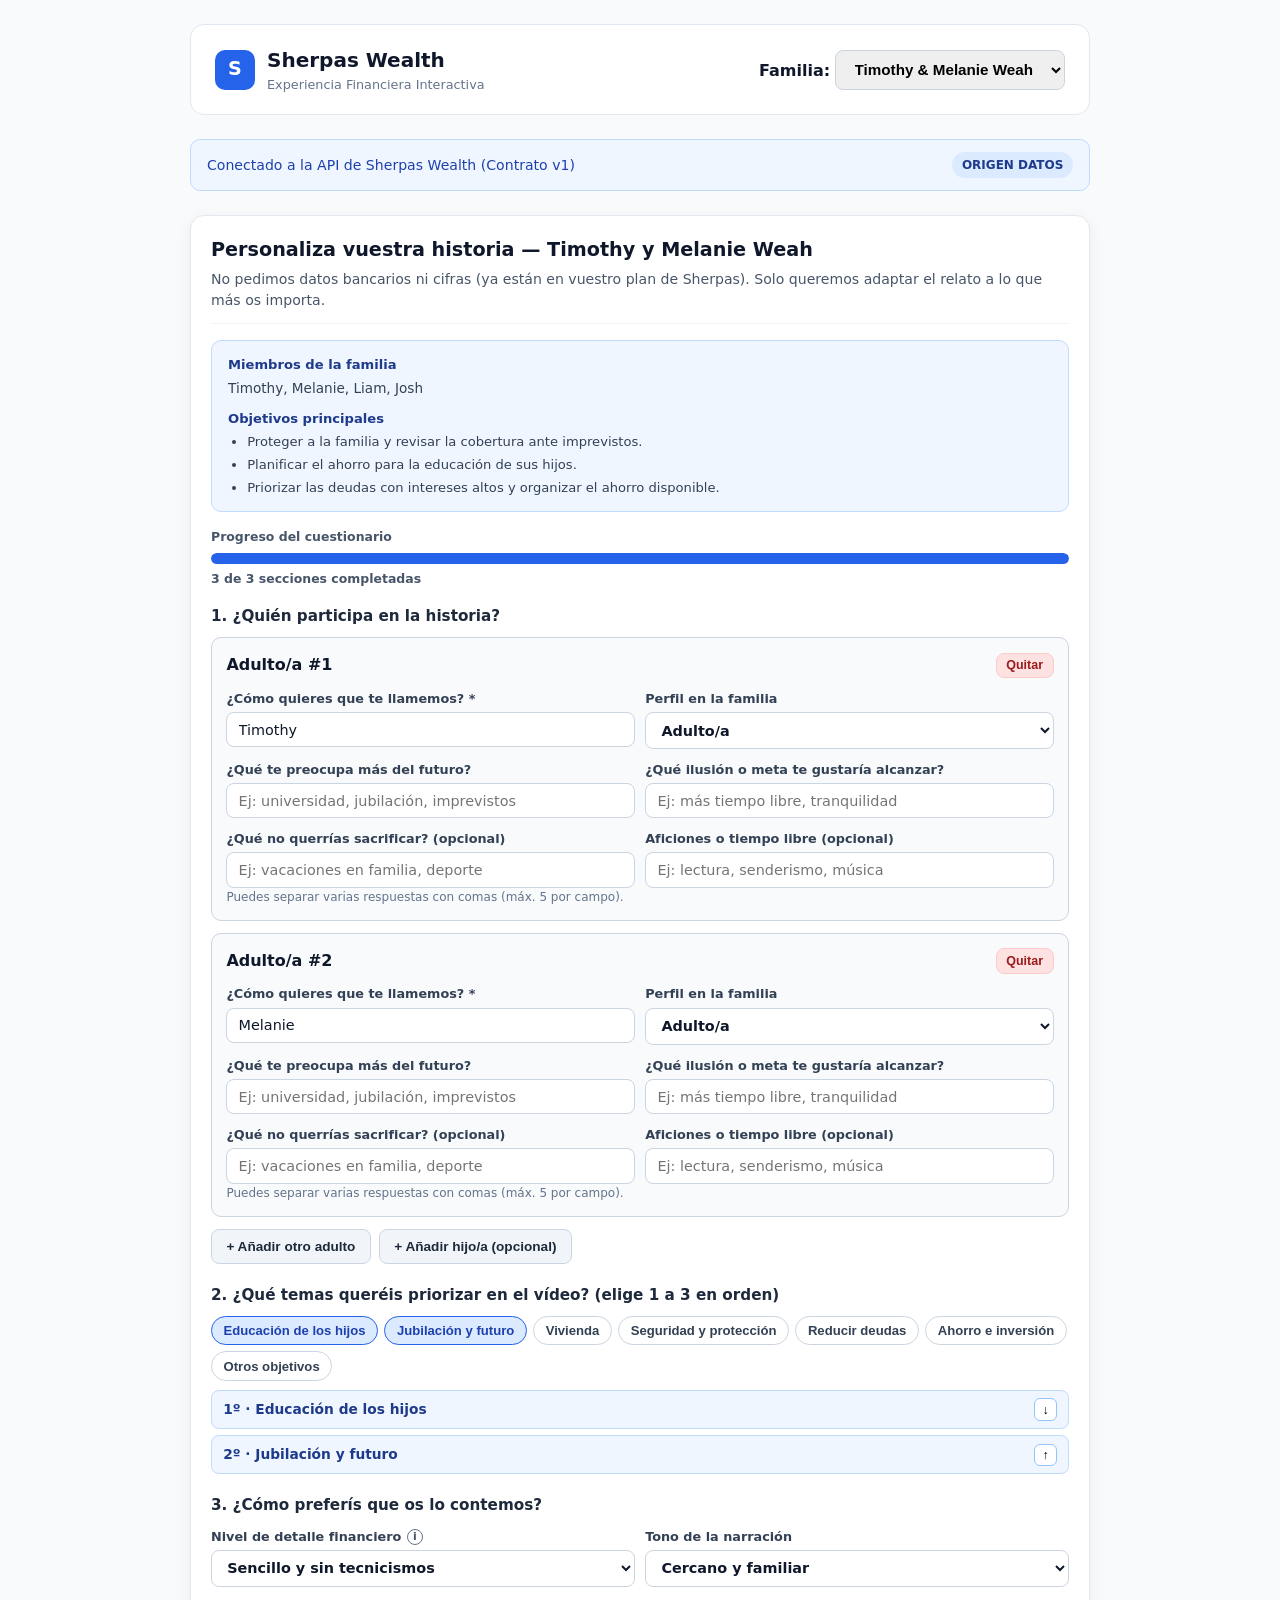
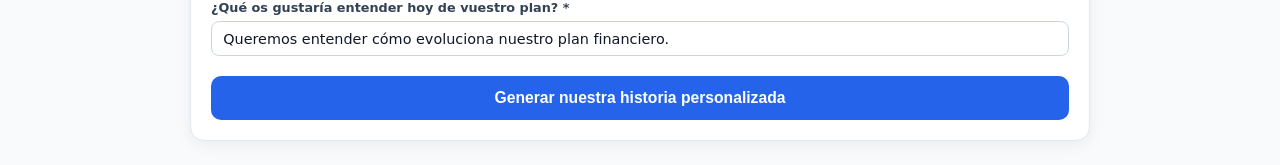
==== commit c3d6cc92: "avances ia" ====
--- a/index.html
+++ b/index.html
@@ -1,246 +1,247 @@
-<!DOCTYPE html>
-<html lang="es">
-<head>
-  <meta charset="UTF-8">
-  <meta name="viewport" content="width=device-width, initial-scale=1.0">
-  <title>Sherpas Wealth — Historias Financieras Interactivas</title>
-  
-  <!-- CSS del Cuestionario de Persona A -->
-  <link rel="stylesheet" href="/static/questionnaire.css">
-
-  <style>
-    :root {
-      --primary: #2563eb;
-      --bg-slate: #f8fafc;
-      --card-bg: #ffffff;
-      --text-main: #0f172a;
-      --border-color: #e2e8f0;
-    }
-
-    * { box-sizing: border-box; margin: 0; padding: 0; }
-
-    body {
-      font-family: system-ui, -apple-system, BlinkMacSystemFont, 'Segoe UI', Roboto, sans-serif;
-      background-color: var(--bg-slate);
-      color: var(--text-main);
-      line-height: 1.5;
-      padding: 1.5rem;
-    }
-
-    .container { max-width: 900px; margin: 0 auto; }
-
-    header {
-      display: flex;
-      justify-content: space-between;
-      align-items: center;
-      background: var(--card-bg);
-      padding: 1.25rem 1.5rem;
-      border-radius: 14px;
-      border: 1px solid var(--border-color);
-      margin-bottom: 1.5rem;
-      flex-wrap: wrap;
-      gap: 1rem;
-    }
-
-    .logo-area { display: flex; align-items: center; gap: 0.75rem; }
-    .logo-icon {
-      background: var(--primary);
-      color: white;
-      font-weight: 800;
-      font-size: 1.2rem;
-      width: 40px;
-      height: 40px;
-      border-radius: 10px;
-      display: flex;
-      align-items: center;
-      justify-content: center;
-    }
-
-    .brand-title { font-size: 1.25rem; font-weight: 700; }
-    .brand-subtitle { font-size: 0.8rem; color: #64748b; }
-
-    select {
-      padding: 0.6rem 0.9rem;
-      font-size: 0.95rem;
-      border-radius: 8px;
-      border: 1px solid #cbd5e1;
-      font-weight: 600;
-      cursor: pointer;
-    }
-
-    .status-bar {
-      display: flex;
-      justify-content: space-between;
-      align-items: center;
-      background: #eff6ff;
-      border: 1px solid #bfdbfe;
-      color: #1e40af;
-      padding: 0.75rem 1rem;
-      border-radius: 10px;
-      font-size: 0.88rem;
-      margin-bottom: 1.5rem;
-    }
-
-    .status-badge {
-      background: #dbeafe;
-      color: #1e3a8a;
-      padding: 0.25rem 0.6rem;
-      border-radius: 999px;
-      font-weight: 700;
-      font-size: 0.75rem;
-      text-transform: uppercase;
-    }
-
-    .loading-state {
-      background: var(--card-bg);
-      border: 1px solid var(--border-color);
-      border-radius: 14px;
-      padding: 3rem 1.5rem;
-      text-align: center;
-    }
-
-    .spinner {
-      border: 4px solid #f3f3f3;
-      border-top: 4px solid var(--primary);
-      border-radius: 50%;
-      width: 40px;
-      height: 40px;
-      animation: spin 1s linear infinite;
-      margin: 0 auto 1rem auto;
-    }
-
-    @keyframes spin { 0% { transform: rotate(0deg); } 100% { transform: rotate(360deg); } }
-
-    .error-card {
-      background: #fef2f2;
-      border: 1px solid #fecaca;
-      color: #991b1b;
-      padding: 1.5rem;
-      border-radius: 12px;
-    }
-  </style>
-</head>
-<body>
-
-  <div class="container">
-    <header>
-      <div class="logo-area">
-        <div class="logo-icon">S</div>
-        <div>
-          <div class="brand-title">Sherpas Wealth</div>
-          <div class="brand-subtitle">Experiencia Financiera Interactiva</div>
-        </div>
-      </div>
-      <div>
-        <label for="family-select"><strong>Familia:</strong> </label>
-        <select id="family-select" onchange="initFlow()">
-          <option value="timothy-melanie-weah">Timothy & Melanie Weah</option>
-          <option value="michael-carter">Michael Carter</option>
-          <option value="daniel-emily-johnson">Daniel & Emily Johnson</option>
-          <option value="samantha-lewis">Samantha Lewis</option>
-        </select>
-      </div>
-    </header>
-
-    <div class="status-bar">
-      <span>Conectado a la API de Sherpas Wealth (Contrato v1)</span>
-      <span class="status-badge" id="data-status-badge">Origen Datos</span>
-    </div>
-
-    <!-- ID exacto exigido por el componente de Julián -->
-    <div id="questionnaire-container"></div>
-
-    <!-- Contenedor del Reproductor Interactivo -->
-    <div id="video-root"></div>
-  </div>
-
-  <!-- Scripts de los módulos -->
-  <script src="/static/questionnaire.js"></script>
-  <script src="/static/video.js"></script>
-
-  <script>
-    function initFlow() {
-      const selectedCaseId = document.getElementById("family-select").value;
-      const qContainer = document.getElementById("questionnaire-container");
-      const vRoot = document.getElementById("video-root");
-
-      qContainer.style.display = "block";
-      qContainer.innerHTML = "";
-      vRoot.innerHTML = "";
-
-      if (typeof window.SherpasQuestionnaire === "undefined") {
-        qContainer.innerHTML = `<div class="error-card">⚠️ No se encuentra static/questionnaire.js</div>`;
-        return;
-      }
-
-      // Integración exacta según el snippet de Julián
-      window.SherpasQuestionnaire.mount({
-        container: qContainer,
-        caseId: selectedCaseId,
-        onSubmit: async function (questionnaireRequestJson) {
-          // Ocultar cuestionario y mostrar pantalla de carga
-          qContainer.style.display = "none";
-          vRoot.innerHTML = `
-            <div class="loading-state">
-              <div class="spinner"></div>
-              <h3>Generando vuestra historia financiera personalizada...</h3>
-              <p style="color: #64748b; font-size: 0.9rem; margin-top: 0.5rem;">
-                Analizando el plan de Sherpas e integrando vuestras prioridades.
-              </p>
-            </div>`;
-
-          try {
-            // Envío al Backend FastAPI (Frente B)
-            const response = await fetch("/api/story", {
-              method: "POST",
-              headers: { "Content-Type": "application/json" },
-              body: JSON.stringify(questionnaireRequestJson)
-            });
-
-            if (!response.ok) {
-              const errData = await response.json();
-              throw new Error(errData.detail || `Error HTTP ${response.status}`);
-            }
-
-            const storyData = await response.json();
-
-            // Actualizar el estado de la fuente (mcp / local_case)
-            const badge = document.getElementById("data-status-badge");
-            if (badge) badge.textContent = storyData.data_status || "OK";
-
-            vRoot.innerHTML = "";
-
-            if (typeof window.SherpasVideo === "undefined") {
-              vRoot.innerHTML = `<div class="error-card">⚠️ No se encuentra static/video.js</div>`;
-              return;
-            }
-
-            // Renderizar el vídeo (Frente C)
-            window.SherpasVideo.mount({
-              container: vRoot,
-              story: storyData,
-              onAsk: async function (videoQuestionRequestJson) {
-                const askRes = await fetch("/api/video-ask", {
-                  method: "POST",
-                  headers: { "Content-Type": "application/json" },
-                  body: JSON.stringify(videoQuestionRequestJson)
-                });
-                return await askRes.json();
-              }
-            });
-
-          } catch (err) {
-            vRoot.innerHTML = `
-              <div class="error-card">
-                <h3>⚠️ Error al generar la historia</h3>
-                <p>${err.message}</p>
-              </div>`;
-          }
-        }
-      });
-    }
-
-    document.addEventListener("DOMContentLoaded", initFlow);
-  </script>
-</body>
-</html>
+<!DOCTYPE html>
+<html lang="es">
+<head>
+  <meta charset="UTF-8">
+  <meta name="viewport" content="width=device-width, initial-scale=1.0">
+  <title>Sherpas Wealth — Historias Financieras Interactivas</title>
+  
+  <!-- CSS del Cuestionario de Persona A -->
+  <link rel="stylesheet" href="/static/questionnaire.css">
+
+  <style>
+    :root {
+      --primary: #2563eb;
+      --bg-slate: #f8fafc;
+      --card-bg: #ffffff;
+      --text-main: #0f172a;
+      --border-color: #e2e8f0;
+    }
+
+    * { box-sizing: border-box; margin: 0; padding: 0; }
+
+    body {
+      font-family: system-ui, -apple-system, BlinkMacSystemFont, 'Segoe UI', Roboto, sans-serif;
+      background-color: var(--bg-slate);
+      color: var(--text-main);
+      line-height: 1.5;
+      padding: 1.5rem;
+    }
+
+    .container { max-width: 900px; margin: 0 auto; }
+
+    header {
+      display: flex;
+      justify-content: space-between;
+      align-items: center;
+      background: var(--card-bg);
+      padding: 1.25rem 1.5rem;
+      border-radius: 14px;
+      border: 1px solid var(--border-color);
+      margin-bottom: 1.5rem;
+      flex-wrap: wrap;
+      gap: 1rem;
+    }
+
+    .logo-area { display: flex; align-items: center; gap: 0.75rem; }
+    .logo-icon {
+      background: var(--primary);
+      color: white;
+      font-weight: 800;
+      font-size: 1.2rem;
+      width: 40px;
+      height: 40px;
+      border-radius: 10px;
+      display: flex;
+      align-items: center;
+      justify-content: center;
+    }
+
+    .brand-title { font-size: 1.25rem; font-weight: 700; }
+    .brand-subtitle { font-size: 0.8rem; color: #64748b; }
+
+    select {
+      padding: 0.6rem 0.9rem;
+      font-size: 0.95rem;
+      border-radius: 8px;
+      border: 1px solid #cbd5e1;
+      font-weight: 600;
+      cursor: pointer;
+    }
+
+    .status-bar {
+      display: flex;
+      justify-content: space-between;
+      align-items: center;
+      background: #eff6ff;
+      border: 1px solid #bfdbfe;
+      color: #1e40af;
+      padding: 0.75rem 1rem;
+      border-radius: 10px;
+      font-size: 0.88rem;
+      margin-bottom: 1.5rem;
+    }
+
+    .status-badge {
+      background: #dbeafe;
+      color: #1e3a8a;
+      padding: 0.25rem 0.6rem;
+      border-radius: 999px;
+      font-weight: 700;
+      font-size: 0.75rem;
+      text-transform: uppercase;
+    }
+
+    .loading-state {
+      background: var(--card-bg);
+      border: 1px solid var(--border-color);
+      border-radius: 14px;
+      padding: 3rem 1.5rem;
+      text-align: center;
+    }
+
+    .spinner {
+      border: 4px solid #f3f3f3;
+      border-top: 4px solid var(--primary);
+      border-radius: 50%;
+      width: 40px;
+      height: 40px;
+      animation: spin 1s linear infinite;
+      margin: 0 auto 1rem auto;
+    }
+
+    @keyframes spin { 0% { transform: rotate(0deg); } 100% { transform: rotate(360deg); } }
+
+    .error-card {
+      background: #fef2f2;
+      border: 1px solid #fecaca;
+      color: #991b1b;
+      padding: 1.5rem;
+      border-radius: 12px;
+    }
+  </style>
+</head>
+<body>
+
+  <div class="container">
+    <header>
+      <div class="logo-area">
+        <div class="logo-icon">S</div>
+        <div>
+          <div class="brand-title">Sherpas Wealth</div>
+          <div class="brand-subtitle">Experiencia Financiera Interactiva</div>
+        </div>
+      </div>
+      <div>
+        <label for="family-select"><strong>Familia:</strong> </label>
+        <select id="family-select" onchange="initFlow()">
+          <option value="timothy-melanie-weah">Timothy & Melanie Weah</option>
+          <option value="michael-carter">Michael Carter</option>
+          <option value="daniel-emily-johnson">Daniel & Emily Johnson</option>
+          <option value="samantha-lewis">Samantha Lewis</option>
+        </select>
+      </div>
+    </header>
+
+    <div class="status-bar">
+      <span>Conectado a la API de Sherpas Wealth (Contrato v1)</span>
+      <span class="status-badge" id="data-status-badge">Origen Datos</span>
+    </div>
+
+    <!-- ID exacto exigido por el componente de Julián -->
+    <div id="questionnaire-container"></div>
+
+    <!-- Contenedor del Reproductor Interactivo -->
+    <div id="video-root"></div>
+  </div>
+
+  <!-- Scripts de los módulos -->
+  <script src="/static/questionnaire.js"></script>
+  <script src="/static/video.js"></script>
+
+  <script>
+    function initFlow() {
+      const selectedCaseId = document.getElementById("family-select").value;
+      const qContainer = document.getElementById("questionnaire-container");
+      const vRoot = document.getElementById("video-root");
+
+      qContainer.style.display = "block";
+      qContainer.innerHTML = "";
+      vRoot.innerHTML = "";
+
+      if (typeof window.SherpasQuestionnaire === "undefined") {
+        qContainer.innerHTML = `<div class="error-card">⚠️ No se encuentra static/questionnaire.js</div>`;
+        return;
+      }
+
+      // Integración exacta según el snippet de Julián
+      window.SherpasQuestionnaire.mount({
+        container: qContainer,
+        caseId: selectedCaseId,
+        onSubmit: async function (questionnaireRequestJson) {
+          // Ocultar cuestionario y mostrar pantalla de carga
+          qContainer.style.display = "none";
+          vRoot.innerHTML = `
+            <div class="loading-state">
+              <div class="spinner"></div>
+              <h3>Generando vuestra historia financiera personalizada...</h3>
+              <p style="color: #64748b; font-size: 0.9rem; margin-top: 0.5rem;">
+                Analizando el plan de Sherpas e integrando vuestras prioridades.
+              </p>
+            </div>`;
+
+          try {
+            // Envío al Backend FastAPI (Frente B)
+            const response = await fetch("/api/story", {
+              method: "POST",
+              headers: { "Content-Type": "application/json" },
+              body: JSON.stringify(questionnaireRequestJson)
+            });
+
+            if (!response.ok) {
+              const errData = await response.json();
+              throw new Error(errData.detail || `Error HTTP ${response.status}`);
+            }
+
+            const storyData = await response.json();
+
+            // Actualizar el estado de la fuente (mcp / local_case)
+            const badge = document.getElementById("data-status-badge");
+            if (badge) badge.textContent = storyData.data_status || "OK";
+
+            vRoot.innerHTML = "";
+
+            if (typeof window.SherpasVideo === "undefined") {
+              throw new Error("No se encuentra static/video.js");
+            }
+
+            // Renderizar el vídeo (Frente C)
+            window.SherpasVideo.mount({
+              container: vRoot,
+              story: storyData,
+              onAsk: async function (videoQuestionRequestJson) {
+                const askRes = await fetch("/api/video-ask", {
+                  method: "POST",
+                  headers: { "Content-Type": "application/json" },
+                  body: JSON.stringify(videoQuestionRequestJson)
+                });
+                const result = await askRes.json();
+                if (!askRes.ok) {
+                  throw new Error(result.detail || `Error HTTP ${askRes.status}`);
+                }
+                return result;
+              }
+            });
+
+          } catch (error) {
+            qContainer.style.display = "block";
+            vRoot.innerHTML = "";
+            throw error;
+          }
+        }
+      });
+    }
+
+    document.addEventListener("DOMContentLoaded", initFlow);
+  </script>
+</body>
+</html>
--- a/static/questionnaire.css
+++ b/static/questionnaire.css
@@ -26,6 +26,80 @@
   color: #475569;
 }
 
+.sq-case-context {
+  margin-bottom: 1rem;
+  padding: 0.85rem 1rem;
+  border: 1px solid #bfdbfe;
+  border-radius: 10px;
+  background: #eff6ff;
+}
+
+.sq-context-label {
+  display: block;
+  color: #1e3a8a;
+  font-size: 0.82rem;
+}
+
+.sq-context-members {
+  margin: 0.2rem 0 0.7rem;
+  color: #334155;
+  font-size: 0.85rem;
+}
+
+.sq-context-goals {
+  margin: 0.2rem 0 0;
+  padding-left: 1.2rem;
+  color: #334155;
+  font-size: 0.82rem;
+}
+
+.sq-context-goals li + li {
+  margin-top: 0.2rem;
+}
+
+.sq-progress-section {
+  display: grid;
+  grid-template-columns: 1fr auto;
+  align-items: center;
+  gap: 0.4rem 0.75rem;
+  margin-bottom: 1rem;
+}
+
+.sq-progress-label,
+.sq-progress-text {
+  color: #475569;
+  font-size: 0.78rem;
+  font-weight: 600;
+}
+
+.sq-progress {
+  grid-column: 1 / -1;
+  width: 100%;
+  height: 0.65rem;
+  overflow: hidden;
+  border: 0;
+  border-radius: 999px;
+  background: #e2e8f0;
+  appearance: none;
+}
+
+.sq-progress::-webkit-progress-bar {
+  border-radius: 999px;
+  background: #e2e8f0;
+}
+
+.sq-progress::-webkit-progress-value {
+  border-radius: 999px;
+  background: #2563eb;
+  transition: width 180ms ease;
+}
+
+.sq-progress::-moz-progress-bar {
+  border-radius: 999px;
+  background: #2563eb;
+  transition: width 180ms ease;
+}
+
 .sq-section {
   margin-bottom: 1.25rem;
 }
@@ -76,6 +150,60 @@
   font-size: 0.8rem;
   font-weight: 600;
   color: #334155;
+}
+
+.sq-tooltip {
+  position: relative;
+  display: inline-flex;
+  width: 1rem;
+  height: 1rem;
+  margin-left: 0.35rem;
+  align-items: center;
+  justify-content: center;
+  border: 1px solid #64748b;
+  border-radius: 50%;
+  color: #475569;
+  font-size: 0.68rem;
+  font-weight: 700;
+  line-height: 1;
+  cursor: help;
+  vertical-align: middle;
+}
+
+.sq-tooltip::after {
+  position: absolute;
+  z-index: 5;
+  bottom: calc(100% + 0.45rem);
+  left: 50%;
+  width: 16rem;
+  max-width: min(75vw, 22rem);
+  padding: 0.5rem 0.65rem;
+  border-radius: 6px;
+  background: #0f172a;
+  color: #ffffff;
+  content: attr(data-tooltip);
+  font-size: 0.75rem;
+  font-weight: 400;
+  line-height: 1.4;
+  text-align: left;
+  white-space: normal;
+  pointer-events: none;
+  opacity: 0;
+  transform: translate(-50%, 0.2rem);
+  transition: opacity 120ms ease, transform 120ms ease;
+  visibility: hidden;
+}
+
+.sq-tooltip:hover::after,
+.sq-tooltip:focus::after {
+  opacity: 1;
+  transform: translate(-50%, 0);
+  visibility: visible;
+}
+
+.sq-tooltip:focus-visible {
+  outline: 2px solid #2563eb;
+  outline-offset: 2px;
 }
 
 .sq-input,
@@ -167,6 +295,9 @@
 }
 
 .sq-chip {
+  position: relative;
+  display: inline-flex;
+  align-items: center;
   padding: 0.38rem 0.72rem;
   border-radius: 999px;
   border: 1px solid #cbd5e1;
@@ -181,6 +312,37 @@
   background: #dbeafe;
   border-color: #2563eb;
   color: #1e40af;
+}
+
+.sq-chip::after {
+  position: absolute;
+  z-index: 5;
+  bottom: calc(100% + 0.45rem);
+  left: 50%;
+  width: 16rem;
+  max-width: min(75vw, 22rem);
+  padding: 0.5rem 0.65rem;
+  border-radius: 6px;
+  background: #0f172a;
+  color: #ffffff;
+  content: attr(data-tooltip);
+  font-size: 0.75rem;
+  font-weight: 400;
+  line-height: 1.4;
+  text-align: left;
+  white-space: normal;
+  pointer-events: none;
+  opacity: 0;
+  transform: translate(-50%, 0.2rem);
+  transition: opacity 120ms ease, transform 120ms ease;
+  visibility: hidden;
+}
+
+.sq-chip:hover::after,
+.sq-chip:focus::after {
+  opacity: 1;
+  transform: translate(-50%, 0);
+  visibility: visible;
 }
 
 .sq-ordered-list {
@@ -225,4 +387,44 @@
   font-size: 0.85rem;
   margin-bottom: 0.85rem;
   display: none;
-}+}
+
+.sq-submit-status {
+  display: flex;
+  align-items: center;
+  justify-content: center;
+  gap: 0.55rem;
+  margin: 0.75rem 0;
+  color: #334155;
+  font-size: 0.85rem;
+}
+
+.sq-submit-status[hidden] {
+  display: none;
+}
+
+.sq-spinner {
+  width: 1rem;
+  height: 1rem;
+  border: 2px solid #bfdbfe;
+  border-top-color: #2563eb;
+  border-radius: 50%;
+  animation: sq-spin 700ms linear infinite;
+}
+
+@keyframes sq-spin {
+  to {
+    transform: rotate(360deg);
+  }
+}
+
+@media (prefers-reduced-motion: reduce) {
+  .sq-progress::-webkit-progress-value,
+  .sq-progress::-moz-progress-bar,
+  .sq-tooltip::after,
+  .sq-chip::after,
+  .sq-spinner {
+    transition: none;
+    animation: none;
+  }
+}
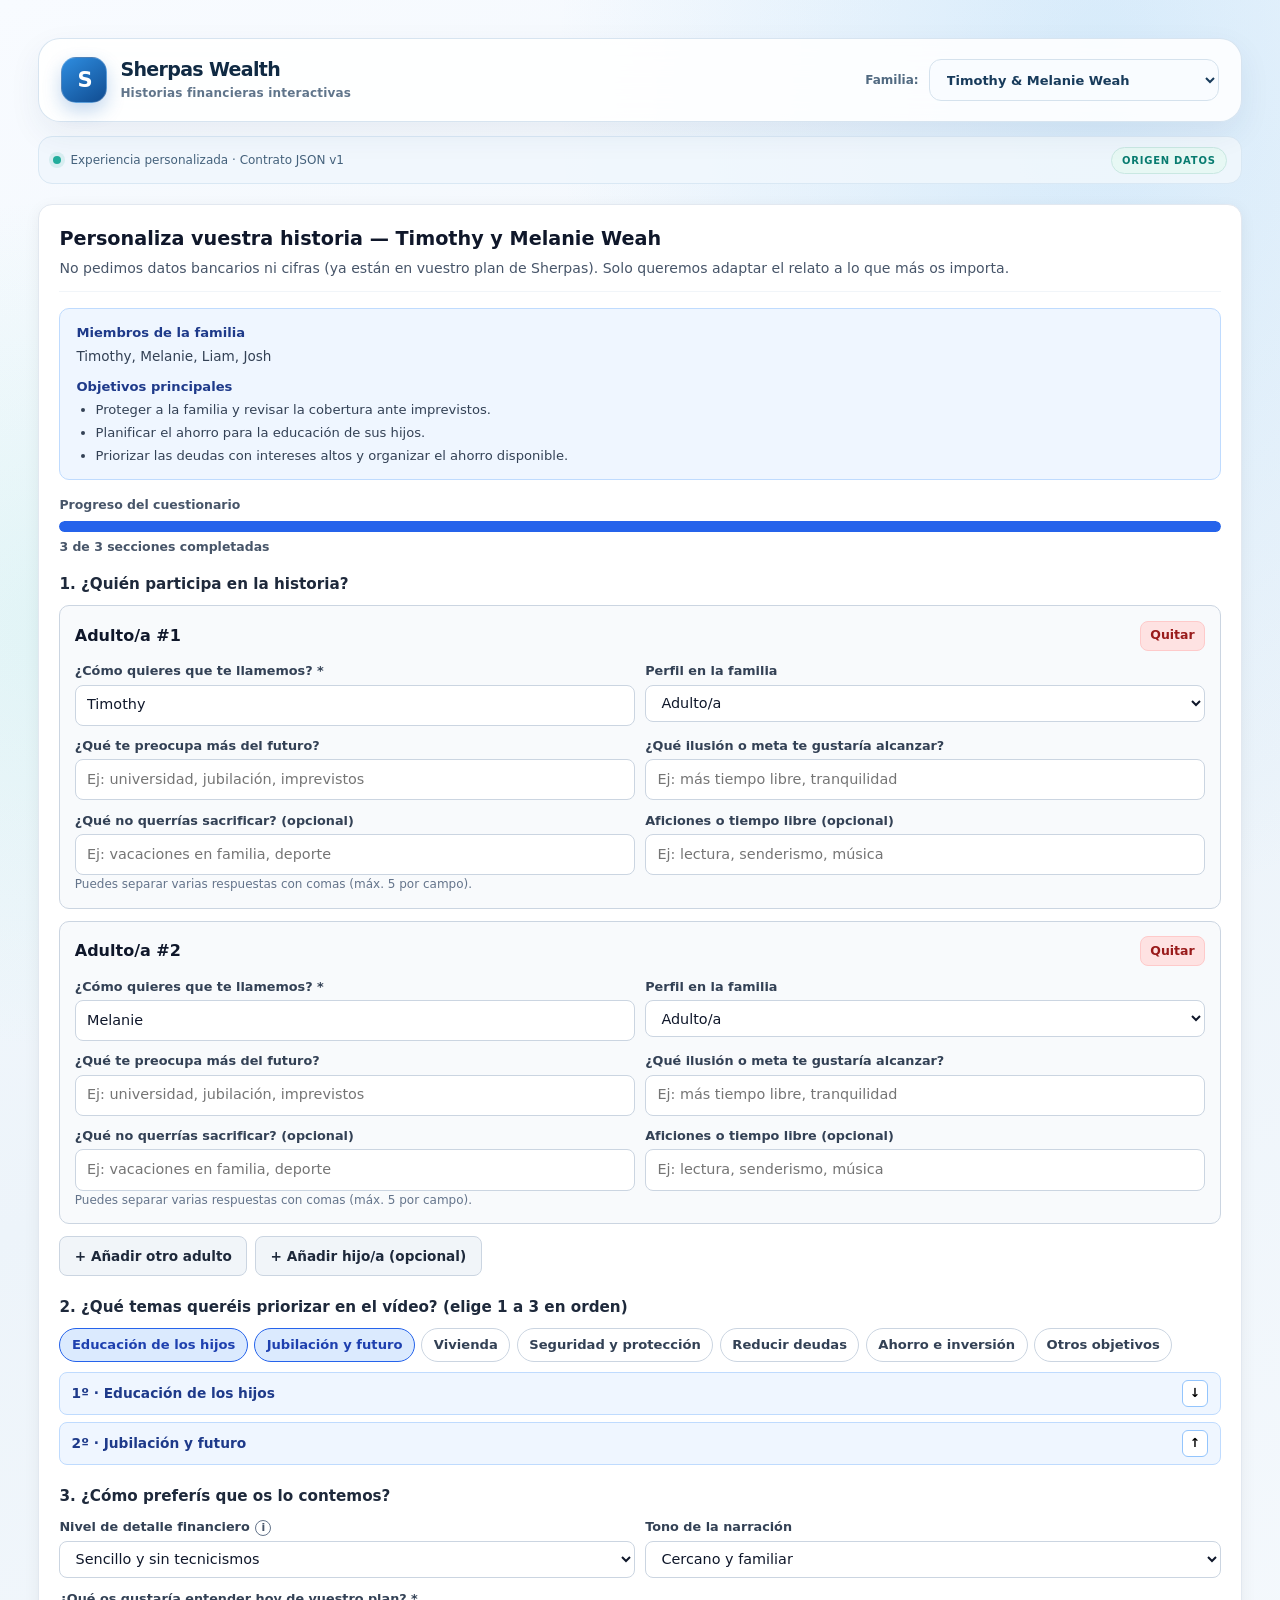
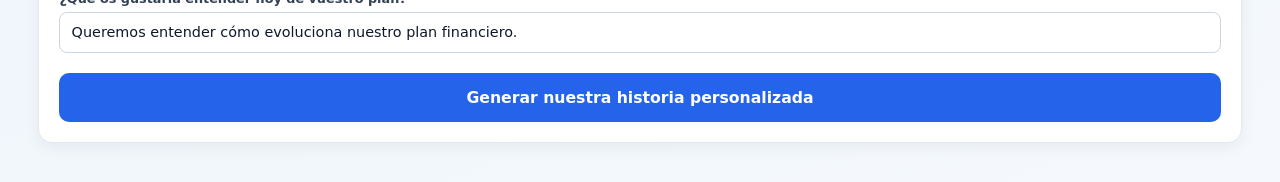
==== commit 78dd3268: "muchas cosas" ====
--- a/index.html
+++ b/index.html
@@ -5,133 +5,22 @@
   <meta name="viewport" content="width=device-width, initial-scale=1.0">
   <title>Sherpas Wealth — Historias Financieras Interactivas</title>
   
-  <!-- CSS del Cuestionario de Persona A -->
+  <link rel="stylesheet" href="/static/app.css">
   <link rel="stylesheet" href="/static/questionnaire.css">
-
-  <style>
-    :root {
-      --primary: #2563eb;
-      --bg-slate: #f8fafc;
-      --card-bg: #ffffff;
-      --text-main: #0f172a;
-      --border-color: #e2e8f0;
-    }
-
-    * { box-sizing: border-box; margin: 0; padding: 0; }
-
-    body {
-      font-family: system-ui, -apple-system, BlinkMacSystemFont, 'Segoe UI', Roboto, sans-serif;
-      background-color: var(--bg-slate);
-      color: var(--text-main);
-      line-height: 1.5;
-      padding: 1.5rem;
-    }
-
-    .container { max-width: 900px; margin: 0 auto; }
-
-    header {
-      display: flex;
-      justify-content: space-between;
-      align-items: center;
-      background: var(--card-bg);
-      padding: 1.25rem 1.5rem;
-      border-radius: 14px;
-      border: 1px solid var(--border-color);
-      margin-bottom: 1.5rem;
-      flex-wrap: wrap;
-      gap: 1rem;
-    }
-
-    .logo-area { display: flex; align-items: center; gap: 0.75rem; }
-    .logo-icon {
-      background: var(--primary);
-      color: white;
-      font-weight: 800;
-      font-size: 1.2rem;
-      width: 40px;
-      height: 40px;
-      border-radius: 10px;
-      display: flex;
-      align-items: center;
-      justify-content: center;
-    }
-
-    .brand-title { font-size: 1.25rem; font-weight: 700; }
-    .brand-subtitle { font-size: 0.8rem; color: #64748b; }
-
-    select {
-      padding: 0.6rem 0.9rem;
-      font-size: 0.95rem;
-      border-radius: 8px;
-      border: 1px solid #cbd5e1;
-      font-weight: 600;
-      cursor: pointer;
-    }
-
-    .status-bar {
-      display: flex;
-      justify-content: space-between;
-      align-items: center;
-      background: #eff6ff;
-      border: 1px solid #bfdbfe;
-      color: #1e40af;
-      padding: 0.75rem 1rem;
-      border-radius: 10px;
-      font-size: 0.88rem;
-      margin-bottom: 1.5rem;
-    }
-
-    .status-badge {
-      background: #dbeafe;
-      color: #1e3a8a;
-      padding: 0.25rem 0.6rem;
-      border-radius: 999px;
-      font-weight: 700;
-      font-size: 0.75rem;
-      text-transform: uppercase;
-    }
-
-    .loading-state {
-      background: var(--card-bg);
-      border: 1px solid var(--border-color);
-      border-radius: 14px;
-      padding: 3rem 1.5rem;
-      text-align: center;
-    }
-
-    .spinner {
-      border: 4px solid #f3f3f3;
-      border-top: 4px solid var(--primary);
-      border-radius: 50%;
-      width: 40px;
-      height: 40px;
-      animation: spin 1s linear infinite;
-      margin: 0 auto 1rem auto;
-    }
-
-    @keyframes spin { 0% { transform: rotate(0deg); } 100% { transform: rotate(360deg); } }
-
-    .error-card {
-      background: #fef2f2;
-      border: 1px solid #fecaca;
-      color: #991b1b;
-      padding: 1.5rem;
-      border-radius: 12px;
-    }
-  </style>
+  <link rel="stylesheet" href="/static/video.css?v=2">
 </head>
 <body>
 
-  <div class="container">
-    <header>
-      <div class="logo-area">
-        <div class="logo-icon">S</div>
-        <div>
+  <div class="app-shell">
+    <header class="app-header">
+      <div class="brand-lockup">
+        <div class="brand-mark" aria-hidden="true">S</div>
+        <div class="brand-copy">
           <div class="brand-title">Sherpas Wealth</div>
-          <div class="brand-subtitle">Experiencia Financiera Interactiva</div>
+          <div class="brand-subtitle">Historias financieras interactivas</div>
         </div>
       </div>
-      <div>
+      <div class="family-picker">
         <label for="family-select"><strong>Familia:</strong> </label>
         <select id="family-select" onchange="initFlow()">
           <option value="timothy-melanie-weah">Timothy & Melanie Weah</option>
@@ -142,16 +31,18 @@
       </div>
     </header>
 
-    <div class="status-bar">
-      <span>Conectado a la API de Sherpas Wealth (Contrato v1)</span>
+    <div class="status-bar" role="status">
+      <span class="status-copy"><span class="status-indicator" aria-hidden="true"></span> Experiencia personalizada · Contrato JSON v1</span>
       <span class="status-badge" id="data-status-badge">Origen Datos</span>
     </div>
 
-    <!-- ID exacto exigido por el componente de Julián -->
-    <div id="questionnaire-container"></div>
+    <main class="app-content">
+      <!-- ID exacto exigido por el componente de Julián -->
+      <div id="questionnaire-container"></div>
 
-    <!-- Contenedor del Reproductor Interactivo -->
-    <div id="video-root"></div>
+      <!-- Contenedor del Reproductor Interactivo -->
+      <div id="video-root"></div>
+    </main>
   </div>
 
   <!-- Scripts de los módulos -->
--- a/static/app.css
+++ b/static/app.css
@@ -0,0 +1,285 @@
+:root {
+  color-scheme: light;
+  --app-ink: #102a43;
+  --app-muted: #60758b;
+  --app-blue: #1565c0;
+  --app-blue-deep: #0c3f79;
+  --app-aqua: #28c6b7;
+  --app-border: #dce7f1;
+  --app-surface: #ffffff;
+}
+
+*,
+*::before,
+*::after {
+  box-sizing: border-box;
+}
+
+html {
+  min-width: 320px;
+  background: #edf4fa;
+}
+
+body {
+  min-width: 320px;
+  min-height: 100vh;
+  margin: 0;
+  padding: clamp(16px, 3vw, 42px);
+  overflow-x: hidden;
+  color: var(--app-ink);
+  background:
+    radial-gradient(ellipse at 86% 4%, rgba(119, 190, 241, 0.24), transparent 34rem),
+    radial-gradient(ellipse at 5% 35%, rgba(115, 224, 206, 0.14), transparent 28rem),
+    linear-gradient(160deg, #f8fbff 0%, #edf4fa 55%, #f5f9fd 100%);
+  font-family: Inter, ui-sans-serif, system-ui, -apple-system, BlinkMacSystemFont, "Segoe UI", sans-serif;
+  line-height: 1.5;
+  -webkit-font-smoothing: antialiased;
+}
+
+button,
+input,
+select {
+  font: inherit;
+}
+
+button,
+select {
+  -webkit-tap-highlight-color: transparent;
+}
+
+.app-shell {
+  position: relative;
+  z-index: 1;
+  width: min(1320px, 100%);
+  margin: 0 auto;
+}
+
+.app-header {
+  display: flex;
+  align-items: center;
+  justify-content: space-between;
+  gap: 20px;
+  margin: 0 0 14px;
+  padding: 18px 22px;
+  border: 1px solid rgba(211, 226, 239, 0.9);
+  border-radius: 22px;
+  background: rgba(255, 255, 255, 0.88);
+  box-shadow: 0 12px 32px rgba(27, 62, 94, 0.07);
+  backdrop-filter: blur(16px);
+}
+
+.brand-lockup {
+  display: flex;
+  min-width: 0;
+  align-items: center;
+  gap: 13px;
+}
+
+.brand-mark {
+  display: grid;
+  width: 46px;
+  height: 46px;
+  flex: 0 0 46px;
+  place-items: center;
+  border: 1px solid rgba(255, 255, 255, 0.24);
+  border-radius: 15px;
+  color: #ffffff;
+  background: linear-gradient(145deg, #2e8de0, #104c91);
+  box-shadow: 0 8px 18px rgba(21, 101, 192, 0.25);
+  font-size: 21px;
+  font-weight: 850;
+  letter-spacing: -0.06em;
+}
+
+.brand-title {
+  color: var(--app-ink);
+  font-size: clamp(16px, 2vw, 19px);
+  font-weight: 800;
+  letter-spacing: -0.035em;
+  line-height: 1.2;
+}
+
+.brand-subtitle {
+  margin-top: 3px;
+  color: var(--app-muted);
+  font-size: 12px;
+  font-weight: 550;
+  letter-spacing: 0.015em;
+}
+
+.family-picker {
+  display: flex;
+  align-items: center;
+  gap: 10px;
+  color: #516a81;
+  font-size: 12px;
+  font-weight: 700;
+}
+
+.family-picker select {
+  width: min(290px, 54vw);
+  min-height: 42px;
+  padding: 9px 36px 9px 13px;
+  border: 1px solid #d5e2ed;
+  border-radius: 12px;
+  outline: none;
+  color: #183b5b;
+  background-color: #f9fcff;
+  cursor: pointer;
+  font-size: 13px;
+  font-weight: 700;
+  transition: border-color 160ms ease, box-shadow 160ms ease, background 160ms ease;
+}
+
+.family-picker select:hover {
+  border-color: #9dbddd;
+  background-color: #ffffff;
+}
+
+.family-picker select:focus-visible {
+  border-color: var(--app-blue);
+  box-shadow: 0 0 0 4px rgba(21, 101, 192, 0.13);
+}
+
+.status-bar {
+  display: flex;
+  min-height: 48px;
+  align-items: center;
+  justify-content: space-between;
+  gap: 12px;
+  margin: 0 0 20px;
+  padding: 9px 14px;
+  border: 1px solid #d9e8f4;
+  border-radius: 14px;
+  color: #45627c;
+  background: rgba(241, 248, 253, 0.88);
+  font-size: 12px;
+}
+
+.status-copy {
+  display: inline-flex;
+  align-items: center;
+  gap: 9px;
+}
+
+.status-indicator {
+  width: 8px;
+  height: 8px;
+  flex: 0 0 8px;
+  border-radius: 50%;
+  background: #23ad9c;
+  box-shadow: 0 0 0 4px rgba(35, 173, 156, 0.12);
+}
+
+.status-badge {
+  max-width: 45%;
+  overflow: hidden;
+  padding: 5px 10px;
+  border: 1px solid #c9e8e2;
+  border-radius: 999px;
+  color: #087c70;
+  background: #e7f8f4;
+  font-size: 10px;
+  font-weight: 800;
+  letter-spacing: 0.075em;
+  text-overflow: ellipsis;
+  text-transform: uppercase;
+  white-space: nowrap;
+}
+
+.app-content {
+  min-width: 0;
+}
+
+#questionnaire-container,
+#video-root {
+  min-width: 0;
+}
+
+.loading-state,
+.error-card {
+  max-width: 900px;
+  margin: 28px auto;
+  padding: clamp(28px, 5vw, 54px);
+  border: 1px solid var(--app-border);
+  border-radius: 24px;
+  background: var(--app-surface);
+  box-shadow: 0 20px 50px rgba(31, 65, 96, 0.09);
+  text-align: center;
+}
+
+.loading-state h3 {
+  margin: 12px 0 0;
+  color: var(--app-ink);
+  font-size: clamp(19px, 3vw, 26px);
+  letter-spacing: -0.035em;
+}
+
+.loading-state p {
+  margin: 8px auto 0;
+  color: var(--app-muted);
+  font-size: 14px;
+}
+
+.spinner {
+  width: 38px;
+  height: 38px;
+  margin: 0 auto 16px;
+  border: 3px solid #dbeaf6;
+  border-top-color: var(--app-blue);
+  border-radius: 50%;
+  animation: app-spin 760ms linear infinite;
+}
+
+.error-card {
+  border-color: #f3c9c8;
+  color: #972e32;
+  background: #fff7f6;
+}
+
+@keyframes app-spin {
+  to { transform: rotate(360deg); }
+}
+
+@media (max-width: 640px) {
+  body {
+    padding: 12px;
+  }
+
+  .app-header {
+    align-items: flex-start;
+    flex-direction: column;
+    gap: 15px;
+    padding: 15px;
+    border-radius: 18px;
+  }
+
+  .family-picker {
+    width: 100%;
+    justify-content: space-between;
+  }
+
+  .family-picker select {
+    width: min(69%, 290px);
+  }
+
+  .status-bar {
+    align-items: flex-start;
+    font-size: 11px;
+  }
+
+  .status-copy {
+    max-width: 70%;
+  }
+}
+
+@media (prefers-reduced-motion: reduce) {
+  *,
+  *::before,
+  *::after {
+    scroll-behavior: auto !important;
+    animation-duration: 0.01ms !important;
+    animation-iteration-count: 1 !important;
+    transition-duration: 0.01ms !important;
+  }
+}
--- a/static/video.css
+++ b/static/video.css
@@ -0,0 +1,720 @@
+.sv-root {
+  width: 100%;
+  padding: 2px 0 34px;
+  color: #f7fbff;
+  font-family: Inter, ui-sans-serif, system-ui, -apple-system, BlinkMacSystemFont, "Segoe UI", sans-serif;
+}
+
+.sv-root *,
+.sv-root *::before,
+.sv-root *::after {
+  box-sizing: border-box;
+}
+
+.sv-device {
+  width: min(100%, 1120px);
+  min-width: 0;
+  margin: 0 auto;
+  overflow: hidden;
+  border: 1px solid #dce8f1;
+  border-radius: 26px;
+  background: #ffffff;
+  box-shadow: 0 26px 70px rgba(27, 62, 94, 0.15);
+}
+
+.sv-header {
+  padding: clamp(20px, 3.2vw, 34px) clamp(20px, 4vw, 42px) 18px;
+  background:
+    radial-gradient(ellipse at 93% 0%, rgba(71, 160, 216, 0.13), transparent 38%),
+    #ffffff;
+}
+
+.sv-eyebrow {
+  margin: 0 0 8px;
+  color: #167c89;
+  font-size: 10px;
+  font-weight: 850;
+  letter-spacing: 0.18em;
+}
+
+.sv-story-title {
+  max-width: 800px;
+  margin: 0;
+  color: #12324d;
+  font-size: clamp(21px, 3.2vw, 30px);
+  font-weight: 820;
+  letter-spacing: -0.045em;
+  line-height: 1.15;
+}
+
+.sv-disclaimer {
+  max-width: 760px;
+  margin: 9px 0 0;
+  color: #637a8f;
+  font-size: 12px;
+  line-height: 1.55;
+}
+
+.sv-is-mock .sv-disclaimer::before {
+  color: #9a5c00;
+  content: "DEMO · ";
+  font-weight: 850;
+}
+
+.sv-step {
+  margin: 22px 0 9px;
+  color: #547086;
+  font-size: 9px;
+  font-weight: 850;
+  letter-spacing: 0.14em;
+}
+
+.sv-timeline {
+  display: flex;
+  min-height: 26px;
+  align-items: center;
+  gap: 7px;
+  overflow-x: auto;
+  padding: 0 2px 4px;
+  scrollbar-color: #b7cad9 transparent;
+  scrollbar-width: thin;
+}
+
+.sv-timeline-dot {
+  position: relative;
+  flex: 0 0 auto;
+  padding: 6px 10px;
+  border: 1px solid #dce8f1;
+  border-radius: 999px;
+  color: #587187;
+  background: #f5f9fc;
+  font-size: 10px;
+  font-weight: 700;
+  white-space: nowrap;
+}
+
+.sv-timeline-dot.is-current {
+  border-color: #0e7e8d;
+  color: #ffffff;
+  background: #0e7e8d;
+  box-shadow: 0 4px 12px rgba(14, 126, 141, 0.18);
+}
+
+.sv-progress {
+  display: block;
+  width: 100%;
+  height: 5px;
+  margin-top: 12px;
+  overflow: hidden;
+  border: 0;
+  border-radius: 999px;
+  appearance: none;
+  background: #e7eef4;
+}
+
+.sv-progress::-webkit-progress-bar {
+  border-radius: 999px;
+  background: #e7eef4;
+}
+
+.sv-progress::-webkit-progress-value {
+  border-radius: 999px;
+  background: linear-gradient(90deg, #1464b4, #20b6a8);
+  transition: width 350ms ease;
+}
+
+.sv-progress::-moz-progress-bar {
+  border-radius: 999px;
+  background: linear-gradient(90deg, #1464b4, #20b6a8);
+  transition: width 350ms ease;
+}
+
+.sv-stage {
+  position: relative;
+  isolation: isolate;
+  display: flex;
+  min-height: clamp(420px, 52vw, 590px);
+  flex-direction: column;
+  align-items: flex-start;
+  margin: 0 22px;
+  overflow: hidden;
+  padding: clamp(22px, 4vw, 44px);
+  border: 1px solid rgba(172, 206, 225, 0.35);
+  border-radius: 24px;
+  background:
+    radial-gradient(ellipse at 78% 20%, rgba(38, 156, 169, 0.28), transparent 42%),
+    linear-gradient(145deg, #123f67 0%, #102744 48%, #12213b 100%);
+  box-shadow: inset 0 1px rgba(255, 255, 255, 0.1), 0 14px 30px rgba(17, 47, 76, 0.17);
+}
+
+.sv-motion {
+  position: absolute;
+  z-index: 0;
+  inset: 0;
+  overflow: hidden;
+  pointer-events: none;
+  background: radial-gradient(ellipse at 74% 37%, rgba(61, 190, 188, 0.16), transparent 52%);
+}
+
+.sv-motion::before {
+  position: absolute;
+  top: -90px;
+  right: -25px;
+  width: min(48vw, 360px);
+  aspect-ratio: 1;
+  border-radius: 50%;
+  background: radial-gradient(circle, rgba(97, 169, 231, 0.32), rgba(97, 169, 231, 0) 70%);
+  animation: sv-glow-drift 12s ease-in-out infinite alternate;
+  content: "";
+}
+
+.sv-motion::after {
+  position: absolute;
+  inset: 0;
+  background:
+    linear-gradient(90deg, rgba(9, 28, 50, 0.48) 0%, rgba(9, 28, 50, 0.08) 72%),
+    linear-gradient(0deg, rgba(7, 23, 43, 0.7), transparent 62%);
+  content: "";
+}
+
+.sv-motion svg {
+  position: absolute;
+  inset: 0;
+  width: 100%;
+  height: 100%;
+  opacity: 0.82;
+}
+
+.sv-stage > :not(.sv-motion) {
+  position: relative;
+  z-index: 1;
+}
+
+.sv-stage.is-paused .sv-motion,
+.sv-stage.is-paused .sv-motion::before,
+.sv-stage.is-paused .sv-motion *,
+.sv-stage.is-paused .sv-symbol {
+  animation-play-state: paused !important;
+}
+
+.sv-motion .sv-visual-line,
+.sv-motion .sv-visual-trend,
+.sv-motion .sv-visual-route,
+.sv-motion .sv-visual-branch,
+.sv-motion .sv-visual-orbit {
+  fill: none;
+  stroke: #9cf7e6;
+  stroke-width: 3;
+  stroke-linecap: round;
+  stroke-linejoin: round;
+}
+
+.sv-motion .sv-visual-line {
+  stroke: rgba(195, 220, 244, 0.48);
+  stroke-width: 2;
+}
+
+.sv-motion .sv-visual-trend {
+  stroke: #9bffdf;
+  stroke-dasharray: 420;
+  stroke-dashoffset: 420;
+  animation: sv-draw-line 2.6s ease forwards;
+}
+
+.sv-motion .sv-visual-point,
+.sv-motion .sv-visual-node {
+  fill: #fff0b3;
+  filter: drop-shadow(0 0 9px rgba(255, 240, 179, 0.78));
+}
+
+.sv-motion .sv-visual-bar {
+  fill: #70dfcf;
+  transform-box: fill-box;
+  transform-origin: bottom;
+  animation: sv-bar-breathe 2.1s ease-in-out infinite alternate;
+}
+
+.sv-motion .sv-visual-bar-2,
+.sv-motion .sv-visual-bar-5 { animation-delay: 0.35s; }
+.sv-motion .sv-visual-bar-3,
+.sv-motion .sv-visual-bar-6 { animation-delay: 0.7s; }
+.sv-motion .sv-visual-bar-4,
+.sv-motion .sv-visual-bar-7 { animation-delay: 1.05s; }
+
+.sv-motion .sv-visual-person {
+  transform-box: fill-box;
+  transform-origin: center bottom;
+  animation: sv-person-bob 3s ease-in-out infinite;
+}
+
+.sv-motion .sv-visual-person-2 { animation-delay: 0.45s; }
+.sv-motion .sv-visual-person-3 { animation-delay: 0.9s; }
+.sv-motion .sv-visual-head { fill: #ffd99c; }
+.sv-motion .sv-visual-body { fill: #6ed6ca; }
+.sv-motion .sv-visual-person-2 .sv-visual-body { fill: #a4a8f0; }
+.sv-motion .sv-visual-person-3 .sv-visual-body { fill: #f4a8bb; }
+
+.sv-motion .sv-visual-sun {
+  fill: #ffe4a0;
+  filter: drop-shadow(0 0 18px rgba(255, 228, 160, 0.78));
+  animation: sv-sun-pulse 4s ease-in-out infinite;
+}
+
+.sv-motion .sv-visual-hill-back { fill: rgba(119, 147, 209, 0.58); }
+.sv-motion .sv-visual-hill-front { fill: rgba(49, 171, 157, 0.64); }
+.sv-motion .sv-visual-flagpole { fill: none; stroke: #ffffff; stroke-width: 4; stroke-linecap: round; }
+.sv-motion .sv-visual-flag { fill: #ffe49e; transform-box: fill-box; transform-origin: left center; animation: sv-flag-wave 1.8s ease-in-out infinite alternate; }
+
+.sv-motion .sv-visual-route,
+.sv-motion .sv-visual-branch {
+  stroke-dasharray: 10 12;
+  animation: sv-route-flow 12s linear infinite;
+}
+
+.sv-motion .sv-visual-stop,
+.sv-motion .sv-visual-node {
+  stroke: #173854;
+  stroke-width: 4;
+}
+
+.sv-motion .sv-visual-stop {
+  fill: #8bf1dc;
+  animation: sv-node-pulse 2.4s ease-in-out infinite;
+}
+
+.sv-motion .sv-visual-stop-2,
+.sv-motion .sv-visual-node-2 { animation-delay: 0.3s; }
+.sv-motion .sv-visual-stop-3,
+.sv-motion .sv-visual-node-3 { animation-delay: 0.6s; }
+.sv-motion .sv-visual-stop-4 { animation-delay: 0.9s; }
+.sv-motion .sv-visual-stop-5 { animation-delay: 1.2s; }
+
+.sv-motion .sv-visual-orbit {
+  stroke: rgba(164, 225, 246, 0.55);
+  stroke-dasharray: 4 11;
+  transform-box: fill-box;
+  transform-origin: center;
+  animation: sv-orbit-spin 24s linear infinite;
+}
+
+.sv-motion .sv-visual-orbit-two { animation-direction: reverse; animation-duration: 32s; }
+.sv-motion .sv-visual-orbit-three { animation-duration: 42s; }
+.sv-motion .sv-visual-star { fill: #ffe49e; filter: drop-shadow(0 0 9px rgba(255, 228, 158, 0.8)); animation: sv-node-pulse 2.6s ease-in-out infinite; }
+.sv-motion .sv-visual-star-2 { animation-delay: 0.5s; }
+.sv-motion .sv-visual-star-3 { animation-delay: 1s; }
+.sv-motion .sv-visual-star-4 { animation-delay: 1.5s; }
+
+.sv-year {
+  display: inline-flex;
+  min-height: 30px;
+  align-items: center;
+  margin: 0 0 auto;
+  padding: 6px 12px;
+  border: 1px solid rgba(159, 245, 224, 0.32);
+  border-radius: 999px;
+  color: #c3fff1;
+  background: rgba(14, 89, 99, 0.64);
+  box-shadow: 0 6px 20px rgba(4, 20, 33, 0.15);
+  font-size: 11px;
+  font-weight: 850;
+  letter-spacing: 0.04em;
+}
+
+.sv-symbol {
+  position: absolute !important;
+  top: 21%;
+  right: clamp(22px, 8vw, 100px);
+  display: grid;
+  width: clamp(68px, 9vw, 102px);
+  height: clamp(68px, 9vw, 102px);
+  place-items: center;
+  margin: 0;
+  border: 1px solid rgba(255, 255, 255, 0.2);
+  border-radius: 28px;
+  color: #fff5cd;
+  background: rgba(22, 55, 81, 0.56);
+  box-shadow: 0 14px 34px rgba(5, 18, 35, 0.24);
+  font-size: clamp(34px, 5vw, 52px);
+  line-height: 1;
+  backdrop-filter: blur(9px);
+  animation: sv-symbol-float 4s ease-in-out infinite;
+}
+
+.sv-scene-title {
+  width: min(760px, 82%);
+  margin: auto 0 11px;
+  color: #ffffff;
+  font-size: clamp(30px, 5vw, 54px);
+  font-weight: 820;
+  letter-spacing: -0.055em;
+  line-height: 1.03;
+  text-wrap: balance;
+  text-shadow: 0 3px 22px rgba(3, 18, 35, 0.28);
+}
+
+.sv-metric {
+  position: absolute !important;
+  top: 28px;
+  right: 28px;
+  width: min(245px, 28%);
+  margin: 0;
+  padding: 14px 16px;
+  border: 1px solid rgba(177, 255, 228, 0.36);
+  border-radius: 16px;
+  background: rgba(7, 50, 67, 0.64);
+  box-shadow: 0 12px 30px rgba(5, 20, 35, 0.18);
+  backdrop-filter: blur(12px);
+}
+
+.sv-metric-label {
+  color: #b7eee2;
+  font-size: 10px;
+  font-weight: 700;
+  line-height: 1.45;
+}
+
+.sv-metric-value {
+  margin-top: 3px;
+  color: #ffffff;
+  font-size: clamp(19px, 2.4vw, 27px);
+  font-weight: 850;
+  letter-spacing: -0.035em;
+  line-height: 1.2;
+  overflow-wrap: anywhere;
+}
+
+.sv-narration {
+  width: min(760px, 82%);
+  margin: 0;
+  padding: 12px 15px;
+  border: 1px solid rgba(219, 237, 247, 0.17);
+  border-left: 3px solid #4bd3bd;
+  border-radius: 4px 13px 13px 4px;
+  color: #e4f0f7;
+  background: rgba(7, 27, 47, 0.6);
+  box-shadow: 0 8px 26px rgba(5, 18, 35, 0.12);
+  font-size: clamp(13px, 1.5vw, 15px);
+  line-height: 1.58;
+  backdrop-filter: blur(8px);
+}
+
+.sv-source {
+  margin-top: 7px;
+  color: #b9d1de;
+  font-size: 10px;
+}
+
+.sv-choices {
+  display: grid;
+  width: min(760px, 100%);
+  grid-template-columns: repeat(2, minmax(0, 1fr));
+  gap: 10px;
+  margin-top: 14px;
+}
+
+.sv-choice {
+  min-width: 0;
+  min-height: 56px;
+  padding: 13px 16px;
+  border: 1px solid rgba(198, 242, 235, 0.52);
+  border-radius: 14px;
+  color: #eafffa;
+  background: rgba(13, 89, 95, 0.68);
+  box-shadow: 0 8px 20px rgba(3, 20, 35, 0.14);
+  cursor: pointer;
+  font-size: 13px;
+  font-weight: 750;
+  line-height: 1.4;
+  text-align: left;
+  transition: transform 160ms ease, background 160ms ease, border-color 160ms ease;
+}
+
+.sv-choice:hover {
+  transform: translateY(-2px);
+  border-color: #b9fff0;
+  background: rgba(18, 124, 125, 0.84);
+}
+
+.sv-choice:focus-visible,
+.sv-btn:focus-visible,
+.sv-qa-input:focus-visible {
+  outline: 3px solid #49d7c4;
+  outline-offset: 3px;
+}
+
+.sv-controls {
+  display: flex;
+  align-items: center;
+  gap: 9px;
+  padding: 15px clamp(16px, 3vw, 32px) 12px;
+  background: #ffffff;
+}
+
+.sv-btn {
+  min-height: 42px;
+  padding: 10px 15px;
+  border: 1px solid #d8e4ed;
+  border-radius: 12px;
+  color: #284963;
+  background: #f6f9fc;
+  cursor: pointer;
+  font-size: 12px;
+  font-weight: 750;
+  line-height: 1.25;
+  transition: transform 150ms ease, box-shadow 150ms ease, background 150ms ease;
+}
+
+.sv-btn:hover:not(:disabled) {
+  transform: translateY(-1px);
+  background: #edf5fa;
+  box-shadow: 0 5px 14px rgba(25, 68, 101, 0.1);
+}
+
+.sv-btn:disabled {
+  opacity: 0.42;
+  cursor: not-allowed;
+}
+
+.sv-muted {
+  min-width: 112px;
+}
+
+.sv-primary {
+  min-width: 140px;
+  margin-left: auto;
+  border-color: #145da5;
+  color: #ffffff;
+  background: linear-gradient(135deg, #1974c8, #13569a);
+  box-shadow: 0 7px 16px rgba(21, 101, 192, 0.2);
+}
+
+.sv-primary:hover:not(:disabled) {
+  background: linear-gradient(135deg, #2485dc, #1766b1);
+}
+
+.sv-qa {
+  display: grid;
+  grid-template-columns: 1fr auto;
+  gap: 9px;
+  margin: 0;
+  padding: 4px clamp(16px, 3vw, 32px) 22px;
+  background: #ffffff;
+}
+
+.sv-qa-label {
+  grid-column: 1 / -1;
+  color: #526e84;
+  font-size: 11px;
+  font-weight: 750;
+}
+
+.sv-qa-input {
+  width: 100%;
+  min-width: 0;
+  min-height: 44px;
+  padding: 11px 14px;
+  border: 1px solid #d5e2eb;
+  border-radius: 12px;
+  outline: none;
+  color: #173750;
+  background: #f8fbfd;
+  font-size: 13px;
+  transition: border-color 150ms ease, box-shadow 150ms ease;
+}
+
+.sv-qa-input::placeholder {
+  color: #8a9eae;
+}
+
+.sv-qa-input:focus {
+  border-color: #2781c1;
+  box-shadow: 0 0 0 4px rgba(39, 129, 193, 0.12);
+}
+
+.sv-ask {
+  min-width: 116px;
+  border-color: #b8d5e9;
+  color: #145b92;
+  background: #eaf5fb;
+}
+
+.sv-ask:hover:not(:disabled) {
+  background: #dcedf8;
+}
+
+.sv-answer {
+  width: min(760px, 100%);
+  margin-top: 12px;
+  padding: 14px 16px;
+  border: 1px solid rgba(148, 236, 220, 0.4);
+  border-left: 3px solid #48d3bd;
+  border-radius: 12px;
+  color: #e8f6f6;
+  background: rgba(10, 52, 70, 0.82);
+}
+
+.sv-answer-text {
+  margin: 0 0 11px;
+  font-size: 13px;
+  line-height: 1.55;
+}
+
+.sv-answer-next {
+  border-color: rgba(255, 255, 255, 0.2);
+  color: #ffffff;
+  background: rgba(255, 255, 255, 0.12);
+}
+
+.sv-answer-next:hover:not(:disabled) {
+  background: rgba(255, 255, 255, 0.2);
+}
+
+.sv-root [hidden] {
+  display: none !important;
+}
+
+@keyframes sv-glow-drift {
+  to { transform: translate(-45px, 48px) scale(1.12); }
+}
+
+@keyframes sv-draw-line {
+  to { stroke-dashoffset: 0; }
+}
+
+@keyframes sv-bar-breathe {
+  to { transform: scaleY(0.62); }
+}
+
+@keyframes sv-person-bob {
+  50% { transform: translateY(-8px); }
+}
+
+@keyframes sv-sun-pulse {
+  50% { transform: scale(1.12); opacity: 0.78; }
+}
+
+@keyframes sv-flag-wave {
+  to { transform: skewY(9deg); }
+}
+
+@keyframes sv-route-flow {
+  to { stroke-dashoffset: -220; }
+}
+
+@keyframes sv-node-pulse {
+  50% { transform: scale(1.16); opacity: 0.7; }
+}
+
+@keyframes sv-orbit-spin {
+  to { transform: rotate(360deg); }
+}
+
+@keyframes sv-symbol-float {
+  50% { transform: translateY(-5px); }
+}
+
+@media (max-width: 720px) {
+  .sv-root {
+    padding-bottom: 20px;
+  }
+
+  .sv-device {
+    border-radius: 21px;
+  }
+
+  .sv-stage {
+    min-height: 540px;
+    margin: 0 12px;
+    padding: 20px;
+    border-radius: 19px;
+  }
+
+  .sv-symbol {
+    top: 15%;
+    right: 22px;
+  }
+
+  .sv-metric {
+    position: relative !important;
+    top: auto;
+    right: auto;
+    width: min(260px, 76%);
+    margin: 22px 0 12px;
+  }
+
+  .sv-scene-title,
+  .sv-narration {
+    width: 100%;
+    max-width: 100%;
+  }
+
+  .sv-scene-title {
+    margin-top: auto;
+    font-size: clamp(31px, 8vw, 44px);
+  }
+
+  .sv-choices {
+    grid-template-columns: 1fr;
+  }
+}
+
+@media (max-width: 480px) {
+  .sv-header {
+    padding: 19px 16px 15px;
+  }
+
+  .sv-disclaimer {
+    font-size: 11px;
+  }
+
+  .sv-stage {
+    min-height: 570px;
+    margin: 0 9px;
+    padding: 17px;
+  }
+
+  .sv-metric {
+    width: min(230px, 83%);
+    padding: 11px 13px;
+  }
+
+  .sv-controls {
+    display: grid;
+    grid-template-columns: repeat(2, minmax(0, 1fr));
+    padding: 13px 14px 10px;
+  }
+
+  .sv-muted,
+  .sv-primary {
+    min-width: 0;
+  }
+
+  .sv-primary {
+    grid-column: 1 / -1;
+    margin-left: 0;
+  }
+
+  .sv-qa {
+    grid-template-columns: minmax(0, 1fr) auto;
+    gap: 7px;
+    padding: 4px 14px 17px;
+  }
+
+  .sv-qa-input {
+    font-size: 12px;
+  }
+
+  .sv-ask {
+    min-width: 84px;
+    padding-inline: 10px;
+  }
+}
+
+@media (prefers-reduced-motion: reduce) {
+  .sv-motion *,
+  .sv-motion::before,
+  .sv-symbol {
+    animation-duration: 0.01ms !important;
+    animation-iteration-count: 1 !important;
+  }
+}
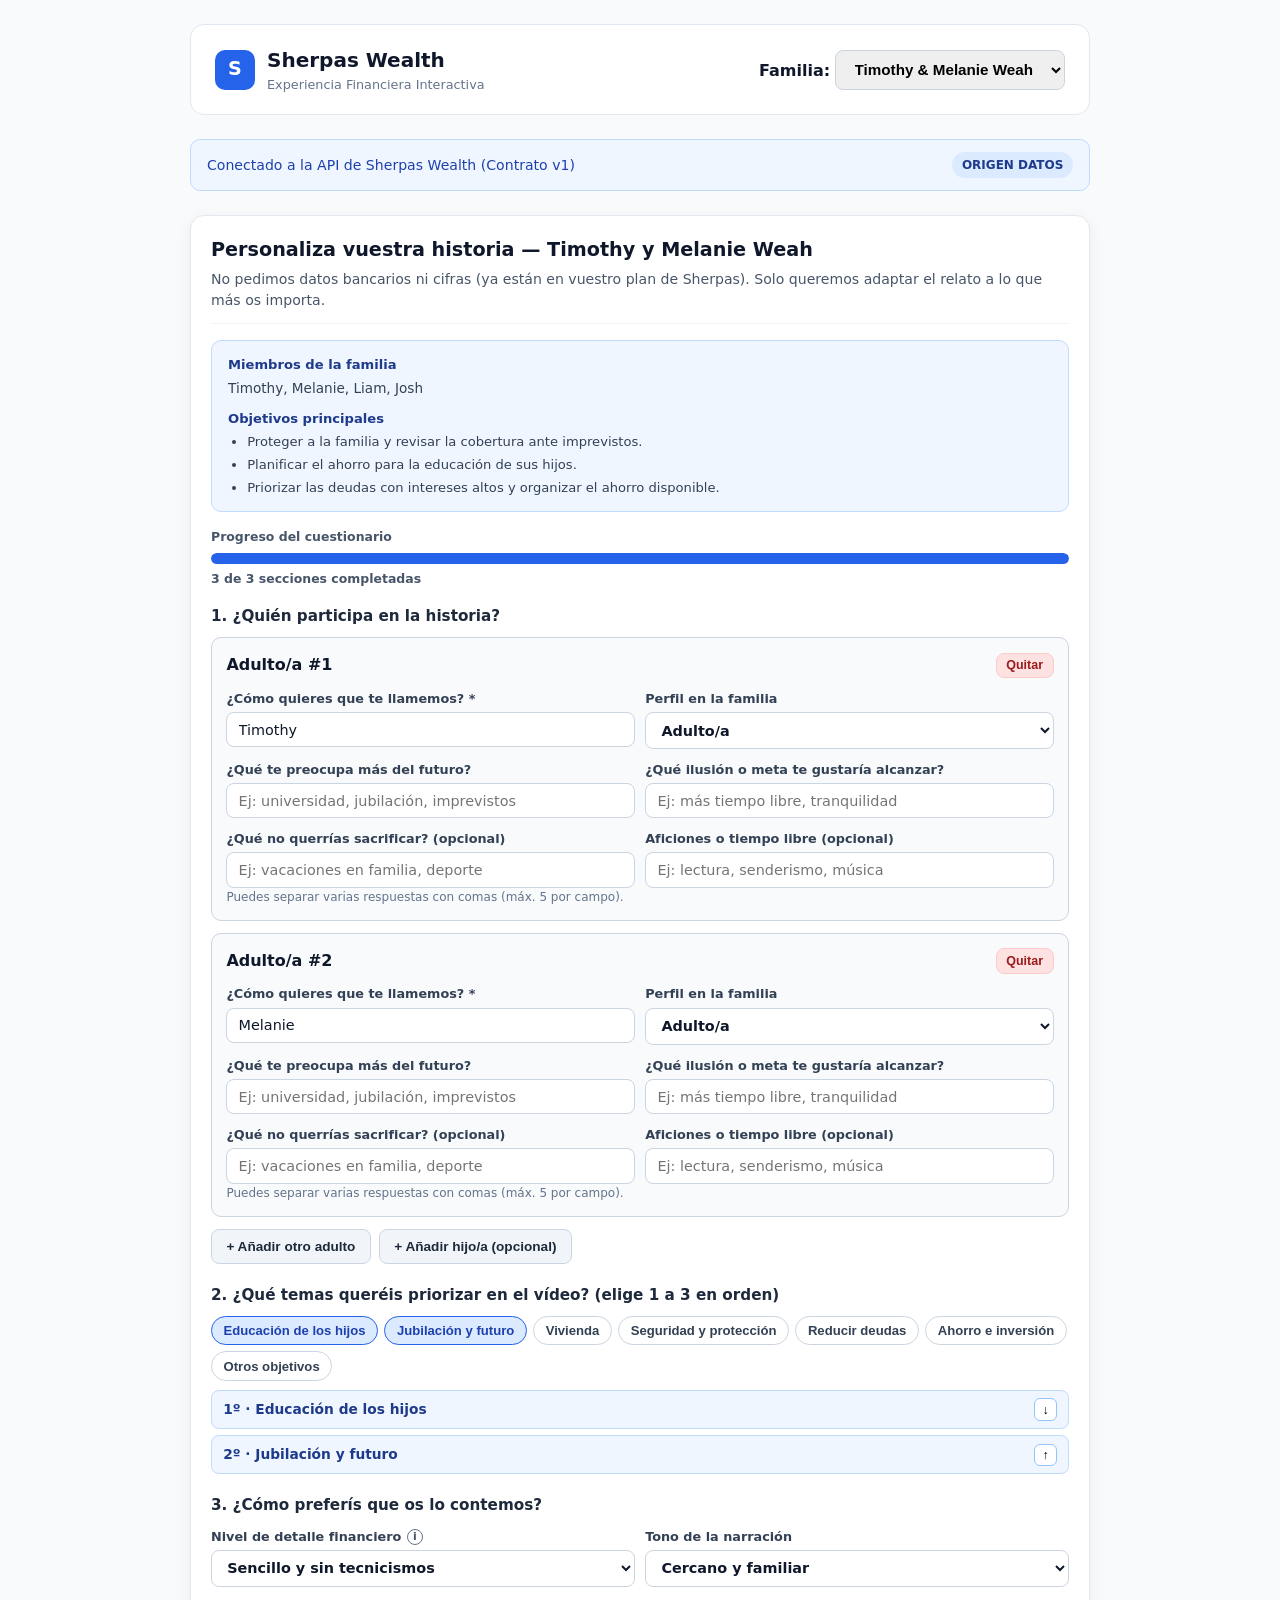
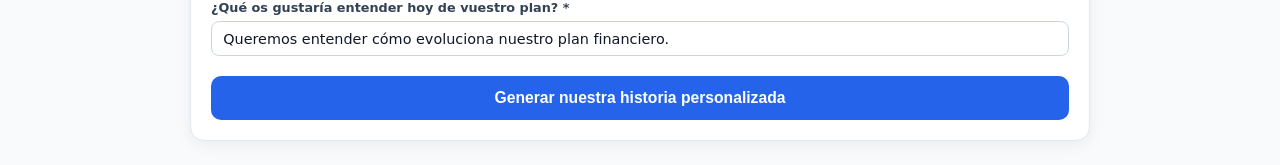
==== commit e3041421: "Integra IA crítica en story_generator, mejora cuestionario y conecta reproductor de vídeo" ====
--- a/index.html
+++ b/index.html
@@ -1,138 +1,277 @@
-<!DOCTYPE html>
-<html lang="es">
-<head>
-  <meta charset="UTF-8">
-  <meta name="viewport" content="width=device-width, initial-scale=1.0">
-  <title>Sherpas Wealth — Historias Financieras Interactivas</title>
-  
-  <link rel="stylesheet" href="/static/app.css">
-  <link rel="stylesheet" href="/static/questionnaire.css">
-  <link rel="stylesheet" href="/static/video.css?v=2">
-</head>
-<body>
-
-  <div class="app-shell">
-    <header class="app-header">
-      <div class="brand-lockup">
-        <div class="brand-mark" aria-hidden="true">S</div>
-        <div class="brand-copy">
-          <div class="brand-title">Sherpas Wealth</div>
-          <div class="brand-subtitle">Historias financieras interactivas</div>
-        </div>
-      </div>
-      <div class="family-picker">
-        <label for="family-select"><strong>Familia:</strong> </label>
-        <select id="family-select" onchange="initFlow()">
-          <option value="timothy-melanie-weah">Timothy & Melanie Weah</option>
-          <option value="michael-carter">Michael Carter</option>
-          <option value="daniel-emily-johnson">Daniel & Emily Johnson</option>
-          <option value="samantha-lewis">Samantha Lewis</option>
-        </select>
-      </div>
-    </header>
-
-    <div class="status-bar" role="status">
-      <span class="status-copy"><span class="status-indicator" aria-hidden="true"></span> Experiencia personalizada · Contrato JSON v1</span>
-      <span class="status-badge" id="data-status-badge">Origen Datos</span>
-    </div>
-
-    <main class="app-content">
-      <!-- ID exacto exigido por el componente de Julián -->
-      <div id="questionnaire-container"></div>
-
-      <!-- Contenedor del Reproductor Interactivo -->
-      <div id="video-root"></div>
-    </main>
-  </div>
-
-  <!-- Scripts de los módulos -->
-  <script src="/static/questionnaire.js"></script>
-  <script src="/static/video.js"></script>
-
-  <script>
-    function initFlow() {
-      const selectedCaseId = document.getElementById("family-select").value;
-      const qContainer = document.getElementById("questionnaire-container");
-      const vRoot = document.getElementById("video-root");
-
-      qContainer.style.display = "block";
-      qContainer.innerHTML = "";
-      vRoot.innerHTML = "";
-
-      if (typeof window.SherpasQuestionnaire === "undefined") {
-        qContainer.innerHTML = `<div class="error-card">⚠️ No se encuentra static/questionnaire.js</div>`;
-        return;
-      }
-
-      // Integración exacta según el snippet de Julián
-      window.SherpasQuestionnaire.mount({
-        container: qContainer,
-        caseId: selectedCaseId,
-        onSubmit: async function (questionnaireRequestJson) {
-          // Ocultar cuestionario y mostrar pantalla de carga
-          qContainer.style.display = "none";
-          vRoot.innerHTML = `
-            <div class="loading-state">
-              <div class="spinner"></div>
-              <h3>Generando vuestra historia financiera personalizada...</h3>
-              <p style="color: #64748b; font-size: 0.9rem; margin-top: 0.5rem;">
-                Analizando el plan de Sherpas e integrando vuestras prioridades.
-              </p>
-            </div>`;
-
-          try {
-            // Envío al Backend FastAPI (Frente B)
-            const response = await fetch("/api/story", {
-              method: "POST",
-              headers: { "Content-Type": "application/json" },
-              body: JSON.stringify(questionnaireRequestJson)
-            });
-
-            if (!response.ok) {
-              const errData = await response.json();
-              throw new Error(errData.detail || `Error HTTP ${response.status}`);
-            }
-
-            const storyData = await response.json();
-
-            // Actualizar el estado de la fuente (mcp / local_case)
-            const badge = document.getElementById("data-status-badge");
-            if (badge) badge.textContent = storyData.data_status || "OK";
-
-            vRoot.innerHTML = "";
-
-            if (typeof window.SherpasVideo === "undefined") {
-              throw new Error("No se encuentra static/video.js");
-            }
-
-            // Renderizar el vídeo (Frente C)
-            window.SherpasVideo.mount({
-              container: vRoot,
-              story: storyData,
-              onAsk: async function (videoQuestionRequestJson) {
-                const askRes = await fetch("/api/video-ask", {
-                  method: "POST",
-                  headers: { "Content-Type": "application/json" },
-                  body: JSON.stringify(videoQuestionRequestJson)
-                });
-                const result = await askRes.json();
-                if (!askRes.ok) {
-                  throw new Error(result.detail || `Error HTTP ${askRes.status}`);
-                }
-                return result;
-              }
-            });
-
-          } catch (error) {
-            qContainer.style.display = "block";
-            vRoot.innerHTML = "";
-            throw error;
-          }
-        }
-      });
-    }
-
-    document.addEventListener("DOMContentLoaded", initFlow);
-  </script>
-</body>
-</html>
+<!DOCTYPE html>
+<html lang="es">
+<head>
+  <meta charset="UTF-8">
+  <meta name="viewport" content="width=device-width, initial-scale=1.0">
+  <title>Sherpas Wealth — Historias Financieras Interactivas</title>
+  
+  <!-- CSS del Cuestionario y del Reproductor de Vídeo -->
+  <link rel="stylesheet" href="/static/questionnaire.css">
+  <link rel="stylesheet" href="/static/video.css">
+
+  <style>
+    :root {
+      --primary: #2563eb;
+      --bg-slate: #f8fafc;
+      --card-bg: #ffffff;
+      --text-main: #0f172a;
+      --border-color: #e2e8f0;
+    }
+
+    * { box-sizing: border-box; margin: 0; padding: 0; }
+
+    body {
+      font-family: system-ui, -apple-system, BlinkMacSystemFont, 'Segoe UI', Roboto, sans-serif;
+      background-color: var(--bg-slate);
+      color: var(--text-main);
+      line-height: 1.5;
+      padding: 1.5rem;
+    }
+
+    .container { max-width: 900px; margin: 0 auto; }
+
+    header {
+      display: flex;
+      justify-content: space-between;
+      align-items: center;
+      background: var(--card-bg);
+      padding: 1.25rem 1.5rem;
+      border-radius: 14px;
+      border: 1px solid var(--border-color);
+      margin-bottom: 1.5rem;
+      flex-wrap: wrap;
+      gap: 1rem;
+    }
+
+    .logo-area { display: flex; align-items: center; gap: 0.75rem; }
+    .logo-icon {
+      background: var(--primary);
+      color: white;
+      font-weight: 800;
+      font-size: 1.2rem;
+      width: 40px;
+      height: 40px;
+      border-radius: 10px;
+      display: flex;
+      align-items: center;
+      justify-content: center;
+    }
+
+    .brand-title { font-size: 1.25rem; font-weight: 700; }
+    .brand-subtitle { font-size: 0.8rem; color: #64748b; }
+
+    select {
+      padding: 0.6rem 0.9rem;
+      font-size: 0.95rem;
+      border-radius: 8px;
+      border: 1px solid #cbd5e1;
+      font-weight: 600;
+      cursor: pointer;
+    }
+
+    .status-bar {
+      display: flex;
+      justify-content: space-between;
+      align-items: center;
+      background: #eff6ff;
+      border: 1px solid #bfdbfe;
+      color: #1e40af;
+      padding: 0.75rem 1rem;
+      border-radius: 10px;
+      font-size: 0.88rem;
+      margin-bottom: 1.5rem;
+    }
+
+    .status-badge {
+      background: #dbeafe;
+      color: #1e3a8a;
+      padding: 0.25rem 0.6rem;
+      border-radius: 999px;
+      font-weight: 700;
+      font-size: 0.75rem;
+      text-transform: uppercase;
+    }
+
+    .loading-state {
+      background: var(--card-bg);
+      border: 1px solid var(--border-color);
+      border-radius: 14px;
+      padding: 3rem 1.5rem;
+      text-align: center;
+    }
+
+    .spinner {
+      border: 4px solid #f3f3f3;
+      border-top: 4px solid var(--primary);
+      border-radius: 50%;
+      width: 40px;
+      height: 40px;
+      animation: spin 1s linear infinite;
+      margin: 0 auto 1rem auto;
+    }
+
+    @keyframes spin { 0% { transform: rotate(0deg); } 100% { transform: rotate(360deg); } }
+
+    .error-card {
+      background: #fef2f2;
+      border: 1px solid #fecaca;
+      color: #991b1b;
+      padding: 1.5rem;
+      border-radius: 12px;
+    }
+
+    .back-bar {
+      margin-bottom: 1rem;
+      display: flex;
+      justify-content: flex-start;
+    }
+
+    .btn-back {
+      background: #ffffff;
+      border: 1px solid #cbd5e1;
+      color: #1e293b;
+      padding: 0.5rem 0.9rem;
+      border-radius: 8px;
+      font-size: 0.85rem;
+      font-weight: 600;
+      cursor: pointer;
+    }
+
+    .btn-back:hover {
+      background: #f1f5f9;
+    }
+  </style>
+</head>
+<body>
+
+  <div class="container">
+    <header>
+      <div class="logo-area">
+        <div class="logo-icon">S</div>
+        <div>
+          <div class="brand-title">Sherpas Wealth</div>
+          <div class="brand-subtitle">Experiencia Financiera Interactiva</div>
+        </div>
+      </div>
+      <div>
+        <label for="family-select"><strong>Familia:</strong> </label>
+        <select id="family-select" onchange="initFlow()">
+          <option value="timothy-melanie-weah">Timothy & Melanie Weah</option>
+          <option value="michael-carter">Michael Carter</option>
+          <option value="daniel-emily-johnson">Daniel & Emily Johnson</option>
+          <option value="samantha-lewis">Samantha Lewis</option>
+        </select>
+      </div>
+    </header>
+
+    <div class="status-bar">
+      <span>Conectado a la API de Sherpas Wealth (Contrato v1)</span>
+      <span class="status-badge" id="data-status-badge">Origen Datos</span>
+    </div>
+
+    <div id="questionnaire-container"></div>
+    <div id="video-root"></div>
+  </div>
+
+  <!-- Scripts de los módulos -->
+  <script src="/static/questionnaire.js"></script>
+  <script src="/static/video.js"></script>
+
+  <script>
+    function initFlow() {
+      const selectedCaseId = document.getElementById("family-select").value;
+      const qContainer = document.getElementById("questionnaire-container");
+      const vRoot = document.getElementById("video-root");
+
+      qContainer.style.display = "block";
+      qContainer.innerHTML = "";
+      vRoot.innerHTML = "";
+
+      if (typeof window.SherpasQuestionnaire === "undefined") {
+        qContainer.innerHTML = `<div class="error-card">⚠️ No se encuentra static/questionnaire.js</div>`;
+        return;
+      }
+
+      window.SherpasQuestionnaire.mount({
+        container: qContainer,
+        caseId: selectedCaseId,
+        onSubmit: async function (questionnaireRequestJson) {
+          qContainer.style.display = "none";
+          vRoot.innerHTML = `
+            <div class="loading-state">
+              <div class="spinner"></div>
+              <h3>Generando vuestra historia financiera personalizada...</h3>
+              <p style="color: #64748b; font-size: 0.9rem; margin-top: 0.5rem;">
+                Analizando el plan de Sherpas e integrando vuestras prioridades.
+              </p>
+            </div>`;
+
+          try {
+            const response = await fetch("/api/story", {
+              method: "POST",
+              headers: { "Content-Type": "application/json" },
+              body: JSON.stringify(questionnaireRequestJson)
+            });
+
+            if (!response.ok) {
+              const errData = await response.json();
+              throw new Error(errData.detail || `Error HTTP ${response.status}`);
+            }
+
+            const storyData = await response.json();
+
+            const badge = document.getElementById("data-status-badge");
+            if (badge) badge.textContent = storyData.data_status || "OK";
+
+            vRoot.innerHTML = "";
+
+            if (typeof window.SherpasVideo === "undefined") {
+              vRoot.innerHTML = `<div class="error-card">⚠️ No se encuentra static/video.js</div>`;
+              return;
+            }
+
+            // Botón para volver a editar el cuestionario conservando los datos
+            const backBar = document.createElement("div");
+            backBar.className = "back-bar";
+            const backBtn = document.createElement("button");
+            backBtn.type = "button";
+            backBtn.className = "btn-back";
+            backBtn.textContent = "← Editar respuestas del cuestionario";
+            backBtn.onclick = function () {
+              vRoot.innerHTML = "";
+              qContainer.style.display = "block";
+            };
+            backBar.appendChild(backBtn);
+            vRoot.appendChild(backBar);
+
+            const playerContainer = document.createElement("div");
+            vRoot.appendChild(playerContainer);
+
+            window.SherpasVideo.mount({
+              container: playerContainer,
+              story: storyData,
+              onAsk: async function (videoQuestionRequestJson) {
+                const askRes = await fetch("/api/video-ask", {
+                  method: "POST",
+                  headers: { "Content-Type": "application/json" },
+                  body: JSON.stringify(videoQuestionRequestJson)
+                });
+                return await askRes.json();
+              }
+            });
+
+          } catch (err) {
+            vRoot.innerHTML = `
+              <div class="error-card">
+                <h3>⚠️ Error al generar la historia</h3>
+                <p>${err.message}</p>
+              </div>`;
+          }
+        }
+      });
+    }
+
+    document.addEventListener("DOMContentLoaded", initFlow);
+  </script>
+</body>
+</html>
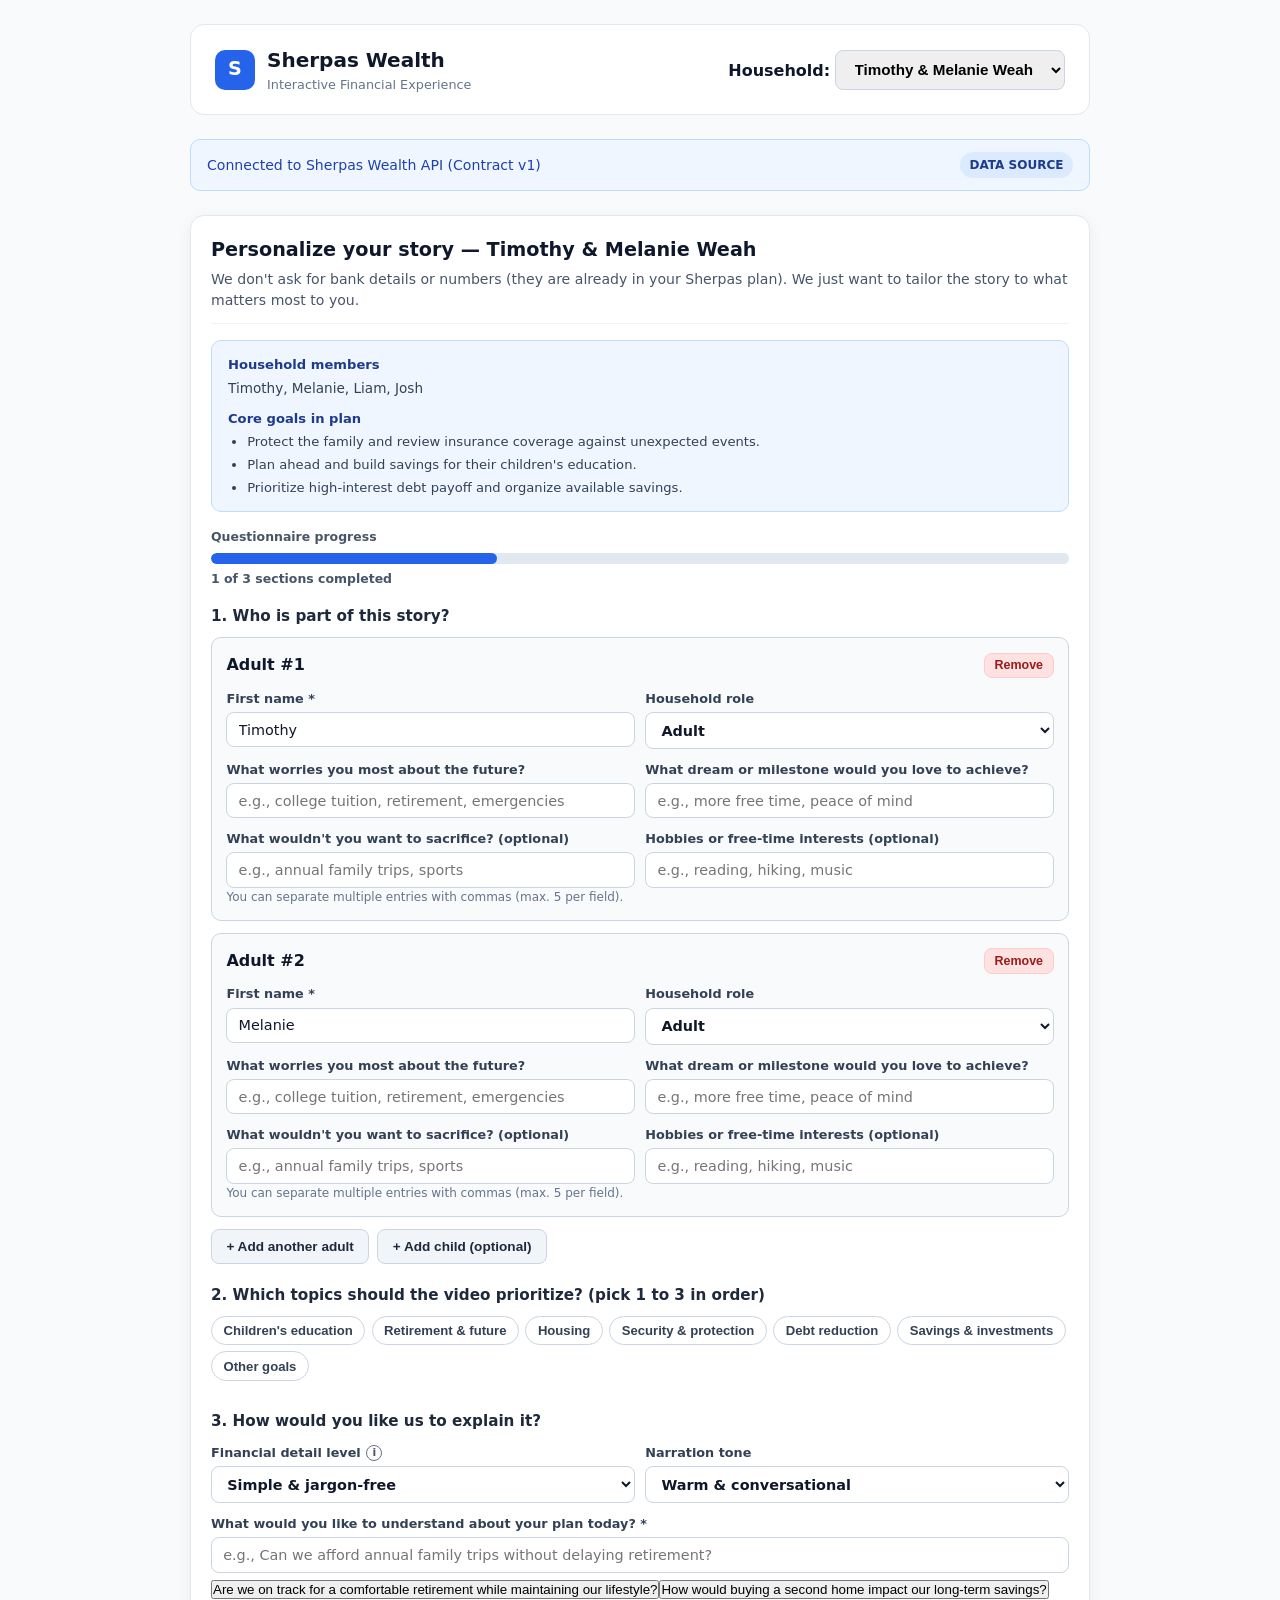
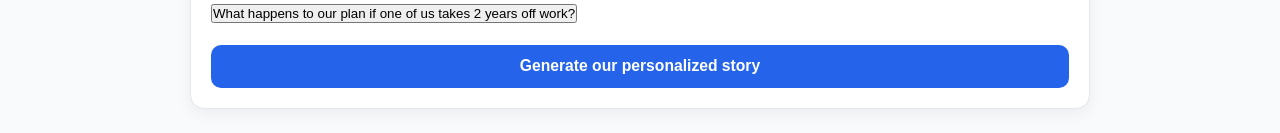
==== commit bdf09a69: "Localize full app to English and add Family Action Tracker & Calendar reminders" ====
--- a/index.html
+++ b/index.html
@@ -1,11 +1,11 @@
 <!DOCTYPE html>
-<html lang="es">
+<html lang="en">
 <head>
   <meta charset="UTF-8">
   <meta name="viewport" content="width=device-width, initial-scale=1.0">
-  <title>Sherpas Wealth — Historias Financieras Interactivas</title>
+  <title>Sherpas Wealth — Interactive Financial Stories</title>
   
-  <!-- CSS del Cuestionario y del Reproductor de Vídeo -->
+  <!-- Questionnaire and Video Player CSS -->
   <link rel="stylesheet" href="/static/questionnaire.css">
   <link rel="stylesheet" href="/static/video.css">
 
@@ -137,8 +137,235 @@
       cursor: pointer;
     }
 
-    .btn-back:hover {
+    .btn-back:hover { background: #f1f5f9; }
+
+    /* Family Action Tracker & Reminders (revealed at ending scene) */
+    @keyframes fadeSlideUp {
+      from { opacity: 0; transform: translateY(14px); }
+      to { opacity: 1; transform: translateY(0); }
+    }
+
+    .tracker-card {
+      background: var(--card-bg);
+      border: 1px solid #cbd5e1;
+      border-radius: 14px;
+      padding: 1.4rem;
+      margin-top: 1.35rem;
+      box-shadow: 0 8px 24px rgba(15, 23, 42, 0.07);
+      animation: fadeSlideUp 0.45s ease forwards;
+    }
+
+    .tracker-header {
+      display: flex;
+      justify-content: space-between;
+      align-items: center;
+      flex-wrap: wrap;
+      gap: 0.75rem;
+      margin-bottom: 1rem;
+      padding-bottom: 0.75rem;
+      border-bottom: 1px solid #f1f5f9;
+    }
+
+    .tracker-title {
+      font-size: 1.12rem;
+      font-weight: 700;
+      color: #0f172a;
+    }
+
+    .tracker-subtitle {
+      font-size: 0.85rem;
+      color: #64748b;
+    }
+
+    .score-pill {
+      background: #ecfdf5;
+      border: 1px solid #a7f3d0;
+      color: #065f46;
+      padding: 0.4rem 0.85rem;
+      border-radius: 999px;
+      font-weight: 700;
+      font-size: 0.9rem;
+    }
+
+    .tracker-bar-bg {
+      width: 100%;
+      height: 10px;
+      background: #e2e8f0;
+      border-radius: 999px;
+      overflow: hidden;
+      margin-bottom: 1rem;
+    }
+
+    .tracker-bar-fill {
+      height: 100%;
+      background: linear-gradient(90deg, #2563eb, #10b981);
+      border-radius: 999px;
+      transition: width 0.35s ease;
+    }
+
+    .move-list {
+      display: flex;
+      flex-direction: column;
+      gap: 0.65rem;
+      margin-bottom: 1.1rem;
+    }
+
+    .move-item {
+      display: flex;
+      align-items: flex-start;
+      justify-content: space-between;
+      gap: 0.75rem;
+      padding: 0.85rem;
+      border: 1px solid #e2e8f0;
+      border-radius: 10px;
+      background: #f8fafc;
+      transition: border-color 0.2s, background 0.2s;
+      flex-wrap: wrap;
+    }
+
+    .move-item.completed {
+      background: #f0fdf4;
+      border-color: #86efac;
+    }
+
+    .move-check-area {
+      display: flex;
+      align-items: flex-start;
+      gap: 0.75rem;
+      flex: 1;
+      min-width: 240px;
+      cursor: pointer;
+    }
+
+    .move-check-area input[type="checkbox"] {
+      width: 18px;
+      height: 18px;
+      margin-top: 2px;
+      accent-color: #10b981;
+      cursor: pointer;
+    }
+
+    .move-body { flex: 1; }
+    .move-title {
+      font-weight: 700;
+      font-size: 0.94rem;
+      color: #0f172a;
+      text-transform: capitalize;
+    }
+
+    .move-item.completed .move-title {
+      text-decoration: line-through;
+      color: #166534;
+    }
+
+    .move-detail {
+      font-size: 0.83rem;
+      color: #475569;
+      margin-top: 0.2rem;
+    }
+
+    .move-actions {
+      display: flex;
+      align-items: center;
+      gap: 0.45rem;
+    }
+
+    .move-delta {
+      font-size: 0.78rem;
+      font-weight: 700;
+      color: #2563eb;
+      background: #eff6ff;
+      border: 1px solid #bfdbfe;
+      padding: 0.25rem 0.6rem;
+      border-radius: 999px;
+      white-space: nowrap;
+    }
+
+    .btn-remind {
+      background: #ffffff;
+      border: 1px solid #cbd5e1;
+      color: #334155;
+      padding: 0.25rem 0.6rem;
+      border-radius: 8px;
+      font-size: 0.78rem;
+      font-weight: 600;
+      cursor: pointer;
+      white-space: nowrap;
+    }
+
+    .btn-remind:hover {
       background: #f1f5f9;
+      border-color: #94a3b8;
+      color: #0f172a;
+    }
+
+    .reminder-bar {
+      display: flex;
+      align-items: center;
+      justify-content: space-between;
+      flex-wrap: wrap;
+      gap: 0.6rem;
+      background: #f8fafc;
+      border: 1px dashed #cbd5e1;
+      border-radius: 10px;
+      padding: 0.65rem 0.9rem;
+      margin-bottom: 0.9rem;
+      font-size: 0.83rem;
+      color: #475569;
+    }
+
+    .reminder-controls {
+      display: flex;
+      align-items: center;
+      gap: 0.5rem;
+    }
+
+    .reminder-select {
+      padding: 0.3rem 0.55rem;
+      font-size: 0.8rem;
+      border-radius: 6px;
+      border: 1px solid #cbd5e1;
+    }
+
+    .checkin-box {
+      display: flex;
+      gap: 0.6rem;
+      flex-wrap: wrap;
+      margin-top: 0.5rem;
+    }
+
+    .checkin-input {
+      flex: 1;
+      min-width: 220px;
+      padding: 0.55rem 0.8rem;
+      border: 1px solid #cbd5e1;
+      border-radius: 8px;
+      font-size: 0.88rem;
+    }
+
+    .checkin-btn {
+      background: #0f172a;
+      color: #ffffff;
+      border: none;
+      border-radius: 8px;
+      padding: 0.55rem 1rem;
+      font-size: 0.88rem;
+      font-weight: 600;
+      cursor: pointer;
+    }
+
+    .checkin-btn:hover { background: #1e293b; }
+    .checkin-btn:disabled { background: #94a3b8; cursor: not-allowed; }
+
+    .checkin-response {
+      margin-top: 0.85rem;
+      padding: 0.85rem 1rem;
+      background: #eff6ff;
+      border: 1px solid #bfdbfe;
+      border-radius: 10px;
+      color: #1e3a8a;
+      font-size: 0.88rem;
+      display: none;
     }
   </style>
 </head>
@@ -150,11 +377,11 @@
         <div class="logo-icon">S</div>
         <div>
           <div class="brand-title">Sherpas Wealth</div>
-          <div class="brand-subtitle">Experiencia Financiera Interactiva</div>
+          <div class="brand-subtitle">Interactive Financial Experience</div>
         </div>
       </div>
       <div>
-        <label for="family-select"><strong>Familia:</strong> </label>
+        <label for="family-select"><strong>Household:</strong> </label>
         <select id="family-select" onchange="initFlow()">
           <option value="timothy-melanie-weah">Timothy & Melanie Weah</option>
           <option value="michael-carter">Michael Carter</option>
@@ -165,19 +392,285 @@
     </header>
 
     <div class="status-bar">
-      <span>Conectado a la API de Sherpas Wealth (Contrato v1)</span>
-      <span class="status-badge" id="data-status-badge">Origen Datos</span>
+      <span>Connected to Sherpas Wealth API (Contract v1)</span>
+      <span class="status-badge" id="data-status-badge">Data Source</span>
     </div>
 
     <div id="questionnaire-container"></div>
     <div id="video-root"></div>
   </div>
 
-  <!-- Scripts de los módulos -->
+  <!-- Module Scripts -->
   <script src="/static/questionnaire.js"></script>
   <script src="/static/video.js"></script>
 
   <script>
+    function downloadCalendarReminder(title, description, daysAhead) {
+      const start = new Date();
+      start.setDate(start.getDate() + Number(daysAhead || 7));
+      start.setHours(10, 0, 0, 0);
+      const end = new Date(start.getTime() + 30 * 60000);
+
+      const fmt = (d) => d.toISOString().replace(/[-:]/g, "").split(".")[0] + "Z";
+      const cleanDesc = String(description || "Review your Sherpas financial plan action step.").replace(/\r?\n/g, " ");
+
+      const icsContent = [
+        "BEGIN:VCALENDAR",
+        "VERSION:2.0",
+        "PRODID:-//Sherpas Wealth//Family Action Reminder//EN",
+        "BEGIN:VEVENT",
+        `UID:sherpas-${Date.now()}-${Math.random().toString(36).slice(2, 7)}@sherpaswealth.com`,
+        `DTSTAMP:${fmt(new Date())}`,
+        `DTSTART:${fmt(start)}`,
+        `DTEND:${fmt(end)}`,
+        `SUMMARY:Sherpas Plan Action: ${title}`,
+        `DESCRIPTION:${cleanDesc}`,
+        "BEGIN:VALARM",
+        "TRIGGER:-PT15M",
+        "ACTION:DISPLAY",
+        `DESCRIPTION:Reminder: ${title}`,
+        "END:VALARM",
+        "END:VEVENT",
+        "END:VCALENDAR"
+      ].join("\r\n");
+
+      const blob = new Blob([icsContent], { type: "text/calendar;charset=utf-8" });
+      const url = URL.createObjectURL(blob);
+      const a = document.createElement("a");
+      a.href = url;
+      a.download = "sherpas-action-reminder.ics";
+      document.body.appendChild(a);
+      a.click();
+      document.body.removeChild(a);
+      URL.revokeObjectURL(url);
+    }
+
+    function renderActionTracker(parentEl, caseId, trackerData) {
+      if (!trackerData || !Array.isArray(trackerData.moves) || trackerData.moves.length === 0) {
+        return;
+      }
+
+      const storageKey = "sherpas_tracker_" + caseId;
+      let completedIds = [];
+      try {
+        completedIds = JSON.parse(localStorage.getItem(storageKey) || "[]");
+      } catch (e) {
+        completedIds = [];
+      }
+
+      const card = document.createElement("section");
+      card.className = "tracker-card";
+
+      const baseScore = Number(trackerData.base_score || 0);
+      const moves = trackerData.moves;
+
+      function computeLiveScore() {
+        let totalGain = 0;
+        moves.forEach((m) => {
+          if (completedIds.includes(m.id)) {
+            const delta = Math.max(0, Number(m.score_after || baseScore) - Number(m.score_before || baseScore));
+            totalGain += delta > 0 ? delta : 2;
+          }
+        });
+        return Math.min(100, baseScore + totalGain);
+      }
+
+      const header = document.createElement("div");
+      header.className = "tracker-header";
+
+      const titleWrap = document.createElement("div");
+      const title = document.createElement("div");
+      title.className = "tracker-title";
+      title.textContent = "🎯 Your Family Action Plan & Progress Tracker";
+      const sub = document.createElement("div");
+      sub.className = "tracker-subtitle";
+      sub.textContent = "Turn your story into action: check off completed steps or schedule a calendar reminder.";
+      titleWrap.append(title, sub);
+
+      const scorePill = document.createElement("div");
+      scorePill.className = "score-pill";
+
+      header.append(titleWrap, scorePill);
+
+      const barBg = document.createElement("div");
+      barBg.className = "tracker-bar-bg";
+      const barFill = document.createElement("div");
+      barFill.className = "tracker-bar-fill";
+      barBg.appendChild(barFill);
+
+      // Cadence selector for reminders
+      const reminderBar = document.createElement("div");
+      reminderBar.className = "reminder-bar";
+      const reminderLabel = document.createElement("span");
+      reminderLabel.textContent = "⏰ Stay on track: add any action or a monthly family review to your calendar.";
+
+      const reminderControls = document.createElement("div");
+      reminderControls.className = "reminder-controls";
+
+      const cadenceSelect = document.createElement("select");
+      cadenceSelect.className = "reminder-select";
+      cadenceSelect.setAttribute("aria-label", "Reminder timing");
+      [
+        { value: "7", label: "In 7 days" },
+        { value: "30", label: "In 30 days (Monthly)" },
+        { value: "90", label: "In 90 days (Quarterly)" }
+      ].forEach((opt) => {
+        const o = document.createElement("option");
+        o.value = opt.value;
+        o.textContent = opt.label;
+        cadenceSelect.appendChild(o);
+      });
+
+      const fullCheckinCalBtn = document.createElement("button");
+      fullCheckinCalBtn.type = "button";
+      fullCheckinCalBtn.className = "btn-remind";
+      fullCheckinCalBtn.textContent = "📅 Schedule Family Check-In";
+      fullCheckinCalBtn.addEventListener("click", () => {
+        const pendingSummary = moves
+          .filter((m) => !completedIds.includes(m.id))
+          .map((m) => "- " + m.title)
+          .join(" | ");
+        downloadCalendarReminder(
+          "Sherpas Family Financial Check-In",
+          pendingSummary
+            ? "Review progress on pending plan actions: " + pendingSummary
+            : "Review your Sherpas financial health milestones together.",
+          cadenceSelect.value
+        );
+      });
+
+      reminderControls.append(cadenceSelect, fullCheckinCalBtn);
+      reminderBar.append(reminderLabel, reminderControls);
+
+      const listEl = document.createElement("div");
+      listEl.className = "move-list";
+
+      function refreshScoreUI() {
+        const live = computeLiveScore();
+        scorePill.textContent = `Health Score: ${baseScore} → ${live}/100 (${completedIds.length}/${moves.length} done)`;
+        barFill.style.width = `${live}%`;
+      }
+
+      moves.forEach((m) => {
+        const item = document.createElement("div");
+        item.className = "move-item" + (completedIds.includes(m.id) ? " completed" : "");
+
+        const checkLabel = document.createElement("label");
+        checkLabel.className = "move-check-area";
+
+        const cb = document.createElement("input");
+        cb.type = "checkbox";
+        cb.checked = completedIds.includes(m.id);
+
+        cb.addEventListener("change", () => {
+          if (cb.checked) {
+            if (!completedIds.includes(m.id)) completedIds.push(m.id);
+            item.classList.add("completed");
+          } else {
+            completedIds = completedIds.filter((id) => id !== m.id);
+            item.classList.remove("completed");
+          }
+          localStorage.setItem(storageKey, JSON.stringify(completedIds));
+          refreshScoreUI();
+        });
+
+        const body = document.createElement("div");
+        body.className = "move-body";
+        const mTitle = document.createElement("div");
+        mTitle.className = "move-title";
+        mTitle.textContent = m.title;
+        const mDetail = document.createElement("div");
+        mDetail.className = "move-detail";
+        mDetail.textContent = m.detail || "Recommended high-impact step from your Sherpas plan.";
+        body.append(mTitle, mDetail);
+        checkLabel.append(cb, body);
+
+        const actionsWrap = document.createElement("div");
+        actionsWrap.className = "move-actions";
+
+        const deltaVal = Math.max(0, Number(m.score_after || baseScore) - Number(m.score_before || baseScore));
+        const badge = document.createElement("span");
+        badge.className = "move-delta";
+        badge.textContent = deltaVal > 0 ? `+${deltaVal} pts` : "Key habit";
+
+        const remindBtn = document.createElement("button");
+        remindBtn.type = "button";
+        remindBtn.className = "btn-remind";
+        remindBtn.textContent = "📅 Remind me";
+        remindBtn.title = "Download calendar reminder (.ics)";
+        remindBtn.addEventListener("click", () => {
+          downloadCalendarReminder(
+            m.title,
+            m.detail || "Recommended high-impact step from your Sherpas plan.",
+            cadenceSelect.value
+          );
+        });
+
+        actionsWrap.append(badge, remindBtn);
+        item.append(checkLabel, actionsWrap);
+        listEl.appendChild(item);
+      });
+
+      const checkinBox = document.createElement("div");
+      checkinBox.className = "checkin-box";
+
+      const noteInput = document.createElement("input");
+      noteInput.type = "text";
+      noteInput.className = "checkin-input";
+      noteInput.placeholder = "Share an update (e.g., Paid $1,500 off our credit card this month)";
+      noteInput.maxLength = 250;
+
+      const checkinBtn = document.createElement("button");
+      checkinBtn.type = "button";
+      checkinBtn.className = "checkin-btn";
+      checkinBtn.textContent = "🔊 Run AI Coach Check-In";
+
+      const responseBox = document.createElement("div");
+      responseBox.className = "checkin-response";
+
+      checkinBtn.addEventListener("click", async () => {
+        checkinBtn.disabled = true;
+        checkinBtn.textContent = "Reviewing progress...";
+        responseBox.style.display = "block";
+        responseBox.textContent = "Analyzing your completed habits against your Sherpas plan...";
+
+        const completedTitles = moves.filter((m) => completedIds.includes(m.id)).map((m) => m.title);
+        const pendingTitles = moves.filter((m) => !completedIds.includes(m.id)).map((m) => m.title);
+
+        try {
+          const res = await fetch("/api/checkin", {
+            method: "POST",
+            headers: { "Content-Type": "application/json" },
+            body: JSON.stringify({
+              case_id: caseId,
+              completed_moves: completedTitles,
+              pending_moves: pendingTitles,
+              current_score: baseScore,
+              projected_score: computeLiveScore(),
+              user_note: noteInput.value.trim()
+            })
+          });
+          const data = await res.json();
+          responseBox.textContent = "🎙️ Sherpas Coach: " + (data.feedback || "Great progress on your plan!");
+          if (data.audio_b64) {
+            const coachAudio = new Audio("data:audio/mpeg;base64," + data.audio_b64);
+            coachAudio.play().catch(() => {});
+          }
+        } catch (err) {
+          responseBox.textContent = "Could not complete check-in: " + err.message;
+        } finally {
+          checkinBtn.disabled = false;
+          checkinBtn.textContent = "🔊 Run AI Coach Check-In";
+        }
+      });
+
+      checkinBox.append(noteInput, checkinBtn);
+      card.append(header, barBg, reminderBar, listEl, checkinBox, responseBox);
+      parentEl.appendChild(card);
+
+      refreshScoreUI();
+    }
+
     function initFlow() {
       const selectedCaseId = document.getElementById("family-select").value;
       const qContainer = document.getElementById("questionnaire-container");
@@ -188,7 +681,7 @@
       vRoot.innerHTML = "";
 
       if (typeof window.SherpasQuestionnaire === "undefined") {
-        qContainer.innerHTML = `<div class="error-card">⚠️ No se encuentra static/questionnaire.js</div>`;
+        qContainer.innerHTML = `<div class="error-card">⚠️ static/questionnaire.js not found</div>`;
         return;
       }
 
@@ -200,9 +693,9 @@
           vRoot.innerHTML = `
             <div class="loading-state">
               <div class="spinner"></div>
-              <h3>Generando vuestra historia financiera personalizada...</h3>
+              <h3>Generating your personalized financial story...</h3>
               <p style="color: #64748b; font-size: 0.9rem; margin-top: 0.5rem;">
-                Analizando el plan de Sherpas e integrando vuestras prioridades.
+                Analyzing your Sherpas plan and integrating your family priorities.
               </p>
             </div>`;
 
@@ -215,7 +708,7 @@
 
             if (!response.ok) {
               const errData = await response.json();
-              throw new Error(errData.detail || `Error HTTP ${response.status}`);
+              throw new Error(errData.detail || `HTTP Error ${response.status}`);
             }
 
             const storyData = await response.json();
@@ -226,17 +719,16 @@
             vRoot.innerHTML = "";
 
             if (typeof window.SherpasVideo === "undefined") {
-              vRoot.innerHTML = `<div class="error-card">⚠️ No se encuentra static/video.js</div>`;
+              vRoot.innerHTML = `<div class="error-card">⚠️ static/video.js not found</div>`;
               return;
             }
 
-            // Botón para volver a editar el cuestionario conservando los datos
             const backBar = document.createElement("div");
             backBar.className = "back-bar";
             const backBtn = document.createElement("button");
             backBtn.type = "button";
             backBtn.className = "btn-back";
-            backBtn.textContent = "← Editar respuestas del cuestionario";
+            backBtn.textContent = "← Edit questionnaire answers";
             backBtn.onclick = function () {
               vRoot.innerHTML = "";
               qContainer.style.display = "block";
@@ -246,6 +738,12 @@
 
             const playerContainer = document.createElement("div");
             vRoot.appendChild(playerContainer);
+
+            const trackerContainer = document.createElement("div");
+            trackerContainer.hidden = true;
+            vRoot.appendChild(trackerContainer);
+
+            renderActionTracker(trackerContainer, selectedCaseId, storyData.tracker);
 
             window.SherpasVideo.mount({
               container: playerContainer,
@@ -257,13 +755,19 @@
                   body: JSON.stringify(videoQuestionRequestJson)
                 });
                 return await askRes.json();
+              },
+              onSceneChange: function (scene) {
+                if (scene && scene.kind === "ending" && trackerContainer.hidden) {
+                  trackerContainer.hidden = false;
+                  trackerContainer.scrollIntoView({ behavior: "smooth", block: "nearest" });
+                }
               }
             });
 
           } catch (err) {
             vRoot.innerHTML = `
               <div class="error-card">
-                <h3>⚠️ Error al generar la historia</h3>
+                <h3>⚠️ Error generating story</h3>
                 <p>${err.message}</p>
               </div>`;
           }
